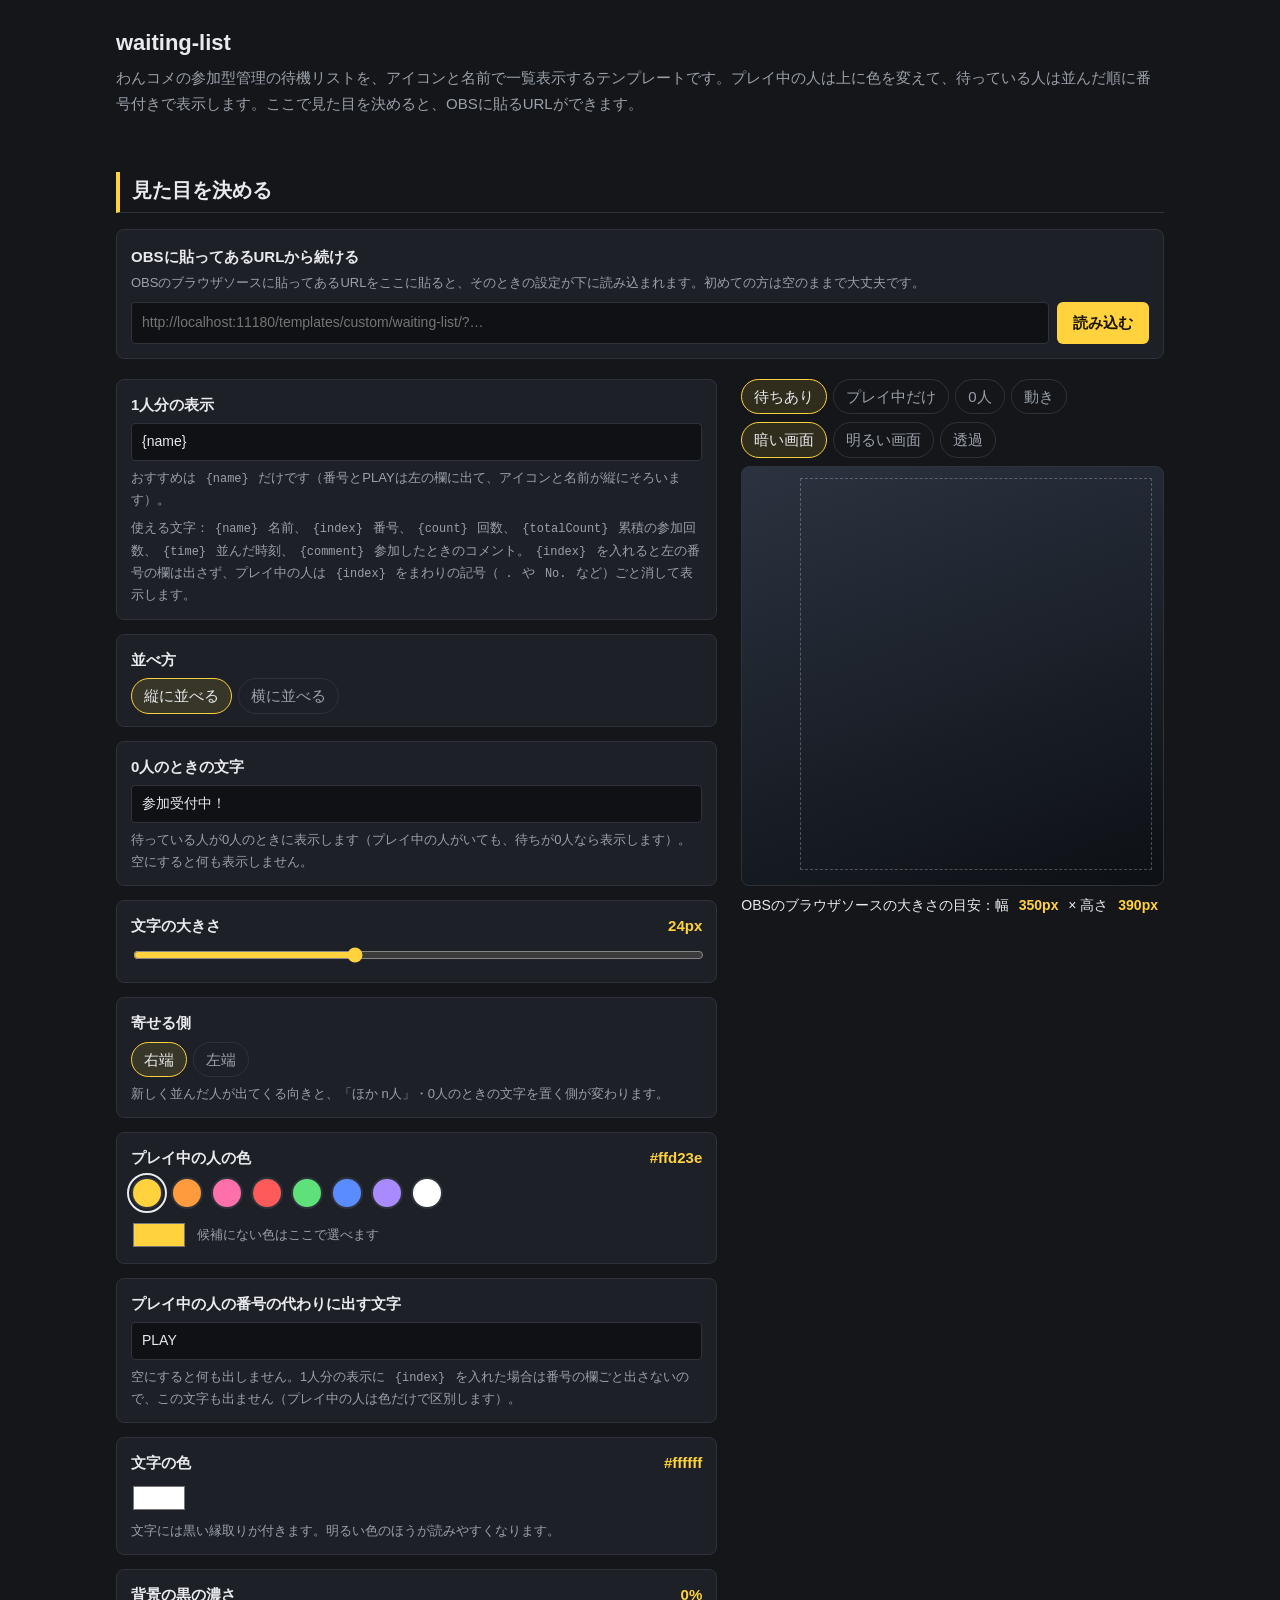
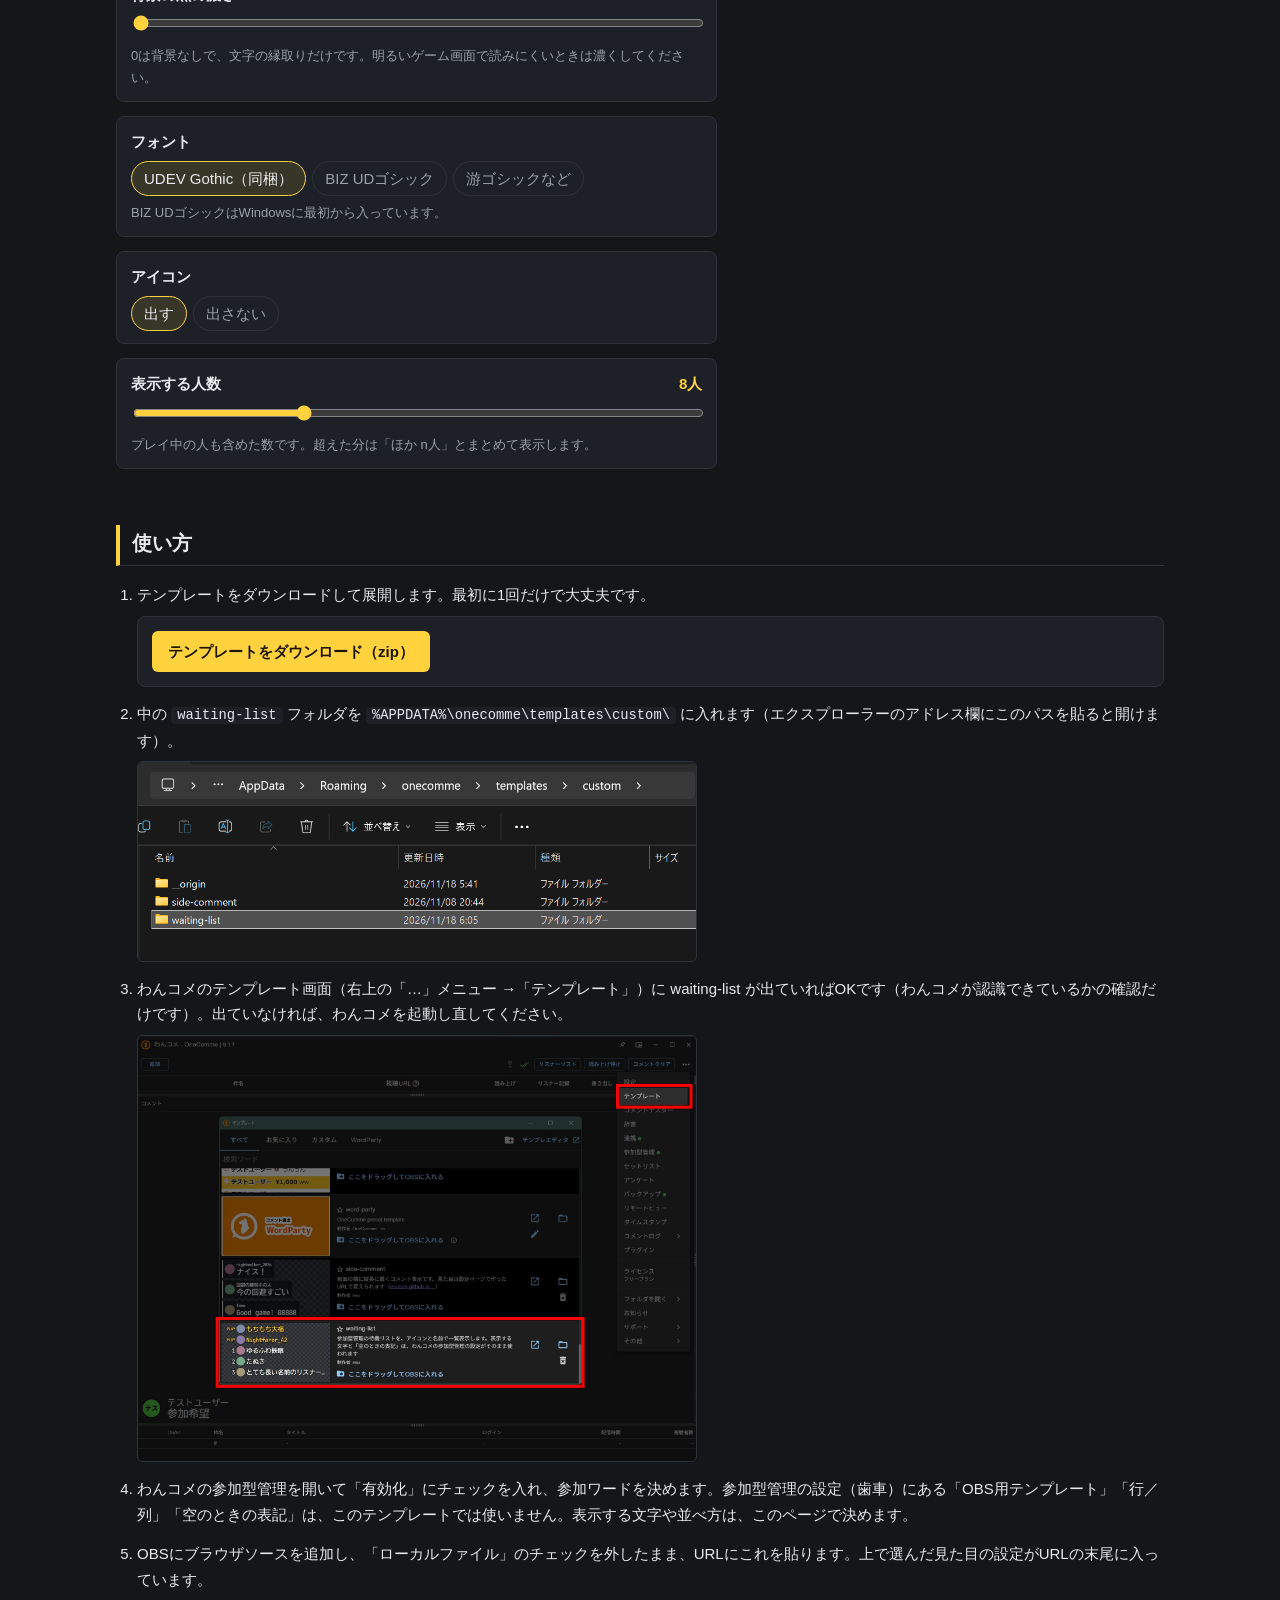
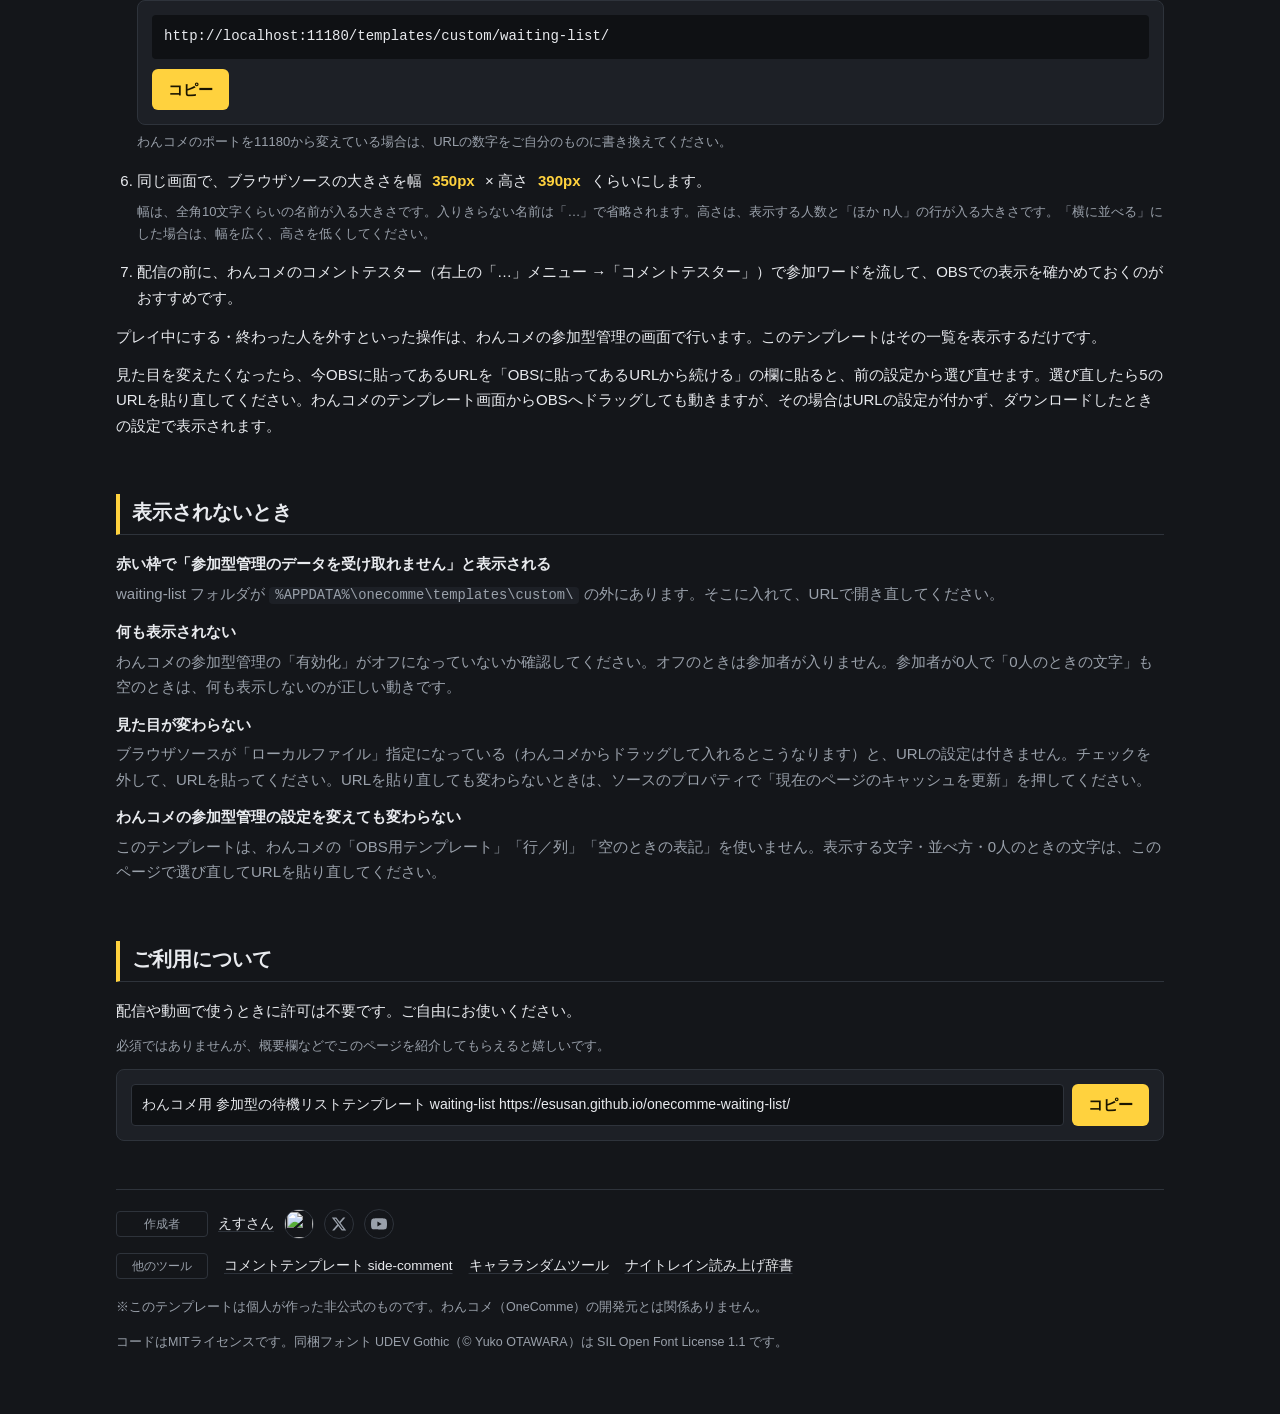
==== index.html @ c18ab47b "waiting-list: わんコメ用 参加型の待機リストテンプレートを公開 Co-Authored-By: Claude Opus 5.5 <noreply@anthropic.com>" ====
<!DOCTYPE html>
<html lang="ja">
<head>
<meta charset="UTF-8">
<meta name="viewport" content="width=device-width, initial-scale=1">
<title>waiting-list 設定</title>
<link rel="icon" href="favicon.svg" type="image/svg+xml">
<meta name="description" content="わんコメ用の参加型待機リストテンプレート waiting-list の見た目を決めて、OBSに貼るURLを作るページ">
<!-- リンクカード用 -->
<meta property="og:type" content="website">
<meta property="og:title" content="waiting-list｜わんコメ用 参加型の待機リストテンプレート">
<meta property="og:description" content="わんコメの参加型管理の待機リストを、アイコンと名前で一覧表示します。見た目を選んでOBSに貼るURLを作れます。">
<meta property="og:url" content="https://esusan.github.io/onecomme-waiting-list/">
<meta name="twitter:card" content="summary">
<style>
  :root {
    --bg: #14161a;
    --panel: #1d2026;
    --line: #2e333b;
    --text: #e8eaee;
    --muted: #9aa1ab;
    --accent: #ffd23e;
  }
  * { box-sizing: border-box; }
  body {
    margin: 0;
    background: var(--bg);
    color: var(--text);
    font-family: "Noto Sans JP", "Yu Gothic UI", "Hiragino Sans", sans-serif;
    font-size: 15px;
    line-height: 1.7;
  }
  main { max-width: 1080px; margin: 0 auto; padding: 24px 16px 64px; }
  h1 { font-size: 22px; margin: 0 0 4px; }
  h2 { font-size: 20px; line-height: 1.4; margin: 56px 0 16px; padding: 4px 0 8px 12px; border-left: 4px solid var(--accent); border-bottom: 1px solid var(--line); }
  h3 { font-size: 16px; margin: 24px 0 8px; }
  p { margin: 0 0 12px; }
  .lead { color: var(--muted); margin-bottom: 24px; }
  a { color: var(--accent); }
  code { background: var(--panel); padding: 1px 6px; border-radius: 4px; font-size: .92em; word-break: break-all; }

  .layout { display: grid; grid-template-columns: minmax(0, 1fr) auto; gap: 24px; align-items: start; }
  @media (max-width: 760px) { .layout { grid-template-columns: 1fr; } }

  .form { display: grid; gap: 14px; }
  .field { background: var(--panel); border: 1px solid var(--line); border-radius: 8px; padding: 12px 14px; }
  .field > label, .field > .label { display: flex; justify-content: space-between; gap: 8px; font-weight: 600; margin-bottom: 6px; }
  .field .value { color: var(--accent); font-variant-numeric: tabular-nums; }
  .field .hint { color: var(--muted); font-size: 13px; margin: 6px 0 0; }
  input[type=range] { width: 100%; accent-color: var(--accent); }
  input[type=color] { width: 56px; height: 32px; border: 0; padding: 0; background: none; cursor: pointer; }
  input.text {
    width: 100%;
    background: #0f1114;
    color: var(--text);
    border: 1px solid var(--line);
    border-radius: 4px;
    padding: 6px 10px;
    font: inherit;
    font-size: 14px;
  }
  .choices { display: flex; flex-wrap: wrap; gap: 6px; }
  .choices label { cursor: pointer; }
  .choices input { position: absolute; opacity: 0; }
  .choices span { display: inline-block; padding: 4px 12px; border: 1px solid var(--line); border-radius: 999px; color: var(--muted); }
  .choices input:checked + span { border-color: var(--accent); color: var(--text); background: rgba(255, 210, 62, .12); }
  .choices input:focus-visible + span { outline: 2px solid var(--accent); outline-offset: 2px; }
  .row { display: flex; align-items: center; gap: 10px; }

  .preview-wrap { position: sticky; top: 16px; max-width: 100%; }
  .preview-bg { display: flex; flex-wrap: wrap; gap: 6px; margin-bottom: 8px; }
  .stage {
    height: 420px;
    max-width: 100%;
    border: 1px solid var(--line);
    border-radius: 8px;
    overflow: hidden;
    display: flex;
    justify-content: flex-end;
    padding: 12px;
  }
  .stage.left { justify-content: flex-start; }
  .stage.dark { background: linear-gradient(160deg, #2b3340, #0d1015); }
  .stage.bright { background: linear-gradient(160deg, #f4f7fb, #c9d4e0); }
  .stage.check { background: repeating-conic-gradient(#3a3d42 0 25%, #2a2c30 0 50%) 0 0 / 20px 20px; }
  .stage iframe { border: 0; background: transparent; display: block; max-width: 100%; outline: 1px dashed rgba(255, 255, 255, .25); }
  .size-note { color: var(--text); font-size: 14px; margin-top: 8px; }

  .output { background: var(--panel); border: 1px solid var(--line); border-radius: 8px; padding: 14px; }
  .output code { display: block; background: #0f1114; padding: 10px 12px; margin-bottom: 10px; font-size: 14px; }
  button, .button {
    display: inline-block;
    background: var(--accent);
    color: #1a1500;
    border: 0;
    border-radius: 6px;
    padding: 8px 16px;
    font: inherit;
    font-weight: 700;
    cursor: pointer;
    text-decoration: none;
  }
  .copied { color: var(--accent); margin-left: 8px; font-size: 13px; }
  .steps > li { margin-bottom: 14px; }
  .steps > li > p { margin: 0 0 8px; }
  .steps .output { margin-bottom: 6px; }
  .steps .hint { color: var(--muted); font-size: 13px; margin: 0; }
  .steps .shot { display: block; max-width: min(100%, 560px); height: auto; border: 1px solid var(--line); border-radius: 6px; }
  .swatches { display: flex; flex-wrap: wrap; gap: 8px; margin-bottom: 10px; }
  .swatch {
    width: 32px;
    height: 32px;
    padding: 0;
    border-radius: 50%;
    border: 2px solid var(--line);
    cursor: pointer;
  }
  .swatch[aria-pressed="true"] { outline: 2px solid var(--text); outline-offset: 2px; }
  .rec-w, .rec-h {
    display: inline-block;
    padding: 0 6px;
    border-radius: 4px;
    color: var(--accent);
    font-weight: 700;
    font-variant-numeric: tabular-nums;
  }
  .changed { animation: rec-flash 900ms ease-out; }
  @keyframes rec-flash {
    0% { background: rgba(255, 210, 62, .55); color: #1a1500; }
    100% { background: transparent; color: var(--accent); }
  }
  table { border-collapse: collapse; margin: 0 0 12px; font-size: 14px; }
  th, td { border: 1px solid var(--line); padding: 6px 10px; text-align: left; vertical-align: top; }
  th { background: var(--panel); font-weight: 600; }
  ol, ul { padding-left: 1.4em; margin: 0 0 12px; }
  li { margin-bottom: 4px; }
  dt { font-weight: 700; margin-top: 12px; }
  dd { margin: 4px 0 0; color: var(--muted); }
  footer { margin-top: 48px; padding-top: 16px; border-top: 1px solid var(--line); color: var(--muted); font-size: 12.5px; line-height: 1.8; }
  footer p { margin: 12px 0 0; }
  .foot-links { display: flex; align-items: center; gap: 10px; flex-wrap: wrap; min-height: 36px; }
  .foot-label { width: 8em; text-align: center; padding: 2px 8px; font-size: 11.5px; color: var(--muted); border: 1px solid var(--line); border-radius: 4px; }
  .foot-name { color: var(--text); font-size: 13.5px; }
  a.foot-name { text-decoration: underline; text-decoration-color: var(--line); text-underline-offset: 3px; }
  a.foot-name:hover { color: var(--accent); text-decoration-color: var(--accent); }
  .foot-more { margin-top: 6px; column-gap: 16px; }
  .social.home { overflow: hidden; }
  .social.home img { display: block; width: 100%; height: 100%; object-fit: cover; }
  .social {
    flex: none;
    display: flex;
    align-items: center;
    justify-content: center;
    width: 30px;
    height: 30px;
    border-radius: 50%;
    color: var(--muted);
    border: 1px solid var(--line);
    transition: color .2s, border-color .2s;
  }
  .social:hover { color: var(--accent); border-color: var(--accent); }
  .muted-note { color: var(--muted); font-size: 13px; }
  .credit { display: flex; gap: 8px; align-items: center; flex-wrap: wrap; }
  .credit input {
    flex: 1 1 280px;
    min-width: 0;
    background: #0f1114;
    color: var(--text);
    border: 1px solid var(--line);
    border-radius: 4px;
    padding: 8px 10px;
    font: inherit;
    font-size: 14px;
  }
  .import { margin-bottom: 20px; }
  .import-label { display: block; font-weight: 600; margin-bottom: 2px; }
  .import .hint { color: var(--muted); font-size: 13px; margin: 0 0 8px; }
  .import-status { font-size: 13px; margin: 8px 0 0; color: var(--accent); }
  .import-status:empty { display: none; }
  .import-status.error { color: #ff8a8a; }
</style>
</head>
<body>
<main>
  <h1>waiting-list</h1>
  <p class="lead">わんコメの参加型管理の待機リストを、アイコンと名前で一覧表示するテンプレートです。プレイ中の人は上に色を変えて、待っている人は並んだ順に番号付きで表示します。ここで見た目を決めると、OBSに貼るURLができます。</p>

  <h2>見た目を決める</h2>
  <div class="output import">
    <label for="import-url" class="import-label">OBSに貼ってあるURLから続ける</label>
    <p class="hint">OBSのブラウザソースに貼ってあるURLをここに貼ると、そのときの設定が下に読み込まれます。初めての方は空のままで大丈夫です。</p>
    <div class="credit">
      <input type="text" id="import-url" placeholder="http://localhost:11180/templates/custom/waiting-list/?…" spellcheck="false" autocomplete="off">
      <button type="button" id="import">読み込む</button>
    </div>
    <p class="import-status" id="import-status" role="status"></p>
  </div>
  <div class="layout">
    <form class="form" id="form" onsubmit="return false">
      <div class="field">
        <label for="text">1人分の表示</label>
        <input type="text" class="text" id="text" value="{name}" spellcheck="false" autocomplete="off">
        <p class="hint">おすすめは <code>{name}</code> だけです（番号とPLAYは左の欄に出て、アイコンと名前が縦にそろいます）。</p>
        <p class="hint">使える文字：<code>{name}</code> 名前、<code>{index}</code> 番号、<code>{count}</code> 回数、<code>{totalCount}</code> 累積の参加回数、<code>{time}</code> 並んだ時刻、<code>{comment}</code> 参加したときのコメント。<code>{index}</code> を入れると左の番号の欄は出さず、プレイ中の人は <code>{index}</code> をまわりの記号（<code>.</code> や <code>No.</code> など）ごと消して表示します。</p>
      </div>
      <div class="field">
        <div class="label">並べ方</div>
        <div class="choices">
          <label><input type="radio" name="layout" value="row" checked><span>縦に並べる</span></label>
          <label><input type="radio" name="layout" value="column"><span>横に並べる</span></label>
        </div>
      </div>
      <div class="field">
        <label for="empty">0人のときの文字</label>
        <input type="text" class="text" id="empty" value="参加受付中！" maxlength="40" spellcheck="false" autocomplete="off">
        <p class="hint">待っている人が0人のときに表示します（プレイ中の人がいても、待ちが0人なら表示します）。空にすると何も表示しません。</p>
      </div>
      <div class="field">
        <label for="size">文字の大きさ <span class="value" id="size-v"></span></label>
        <input type="range" id="size" min="14" max="40" step="1" value="24">
      </div>
      <div class="field">
        <div class="label">寄せる側</div>
        <div class="choices">
          <label><input type="radio" name="side" value="right" checked><span>右端</span></label>
          <label><input type="radio" name="side" value="left"><span>左端</span></label>
        </div>
        <p class="hint">新しく並んだ人が出てくる向きと、「ほか n人」・0人のときの文字を置く側が変わります。</p>
      </div>
      <div class="field">
        <div class="label">プレイ中の人の色 <span class="value" id="play-v"></span></div>
        <div class="swatches" id="swatches" role="group" aria-label="色の候補"></div>
        <div class="row"><input type="color" id="play" value="#ffd23e" aria-label="色を自由に選ぶ"><span class="hint" style="margin:0">候補にない色はここで選べます</span></div>
      </div>
      <div class="field">
        <label for="playlabel">プレイ中の人の番号の代わりに出す文字</label>
        <input type="text" class="text" id="playlabel" value="PLAY" maxlength="8" spellcheck="false" autocomplete="off">
        <p class="hint">空にすると何も出しません。1人分の表示に <code>{index}</code> を入れた場合は番号の欄ごと出さないので、この文字も出ません（プレイ中の人は色だけで区別します）。</p>
      </div>
      <div class="field">
        <div class="label">文字の色 <span class="value" id="color-v"></span></div>
        <div class="row"><input type="color" id="color" value="#ffffff" aria-label="文字の色"></div>
        <p class="hint">文字には黒い縁取りが付きます。明るい色のほうが読みやすくなります。</p>
      </div>
      <div class="field">
        <label for="bg">背景の黒の濃さ <span class="value" id="bg-v"></span></label>
        <input type="range" id="bg" min="0" max="100" step="5" value="0">
        <p class="hint">0は背景なしで、文字の縁取りだけです。明るいゲーム画面で読みにくいときは濃くしてください。</p>
      </div>
      <div class="field">
        <div class="label">フォント</div>
        <div class="choices">
          <label><input type="radio" name="font" value="udev" checked><span>UDEV Gothic（同梱）</span></label>
          <label><input type="radio" name="font" value="bizud"><span>BIZ UDゴシック</span></label>
          <label><input type="radio" name="font" value="sans"><span>游ゴシックなど</span></label>
        </div>
        <p class="hint">BIZ UDゴシックはWindowsに最初から入っています。</p>
      </div>
      <div class="field">
        <div class="label">アイコン</div>
        <div class="choices">
          <label><input type="radio" name="icon" value="1" checked><span>出す</span></label>
          <label><input type="radio" name="icon" value="0"><span>出さない</span></label>
        </div>
      </div>
      <div class="field">
        <label for="max">表示する人数 <span class="value" id="max-v"></span></label>
        <input type="range" id="max" min="3" max="20" step="1" value="8">
        <p class="hint">プレイ中の人も含めた数です。超えた分は「ほか n人」とまとめて表示します。</p>
      </div>
    </form>

    <div class="preview-wrap">
      <div class="preview-bg choices" role="radiogroup" aria-label="プレビューの人数">
        <label><input type="radio" name="stagestate" value="all" checked><span>待ちあり</span></label>
        <label><input type="radio" name="stagestate" value="playing"><span>プレイ中だけ</span></label>
        <label><input type="radio" name="stagestate" value="empty"><span>0人</span></label>
        <label><input type="radio" name="stagestate" value="1"><span>動き</span></label>
      </div>
      <div class="preview-bg choices" role="radiogroup" aria-label="プレビューの背景">
        <label><input type="radio" name="stagebg" value="dark" checked><span>暗い画面</span></label>
        <label><input type="radio" name="stagebg" value="bright"><span>明るい画面</span></label>
        <label><input type="radio" name="stagebg" value="check"><span>透過</span></label>
      </div>
      <div class="stage dark" id="stage"><iframe id="preview" title="プレビュー"></iframe></div>
      <p class="size-note">OBSのブラウザソースの大きさの目安：幅 <span class="rec-w"></span> × 高さ <span class="rec-h"></span></p>
    </div>
  </div>

  <h2>使い方</h2>
  <ol class="steps">
    <li>
      <p>テンプレートをダウンロードして展開します。最初に1回だけで大丈夫です。</p>
      <div class="output">
        <button type="button" id="download">テンプレートをダウンロード（zip）</button>
        <span class="copied" id="download-status"></span>
      </div>
    </li>
    <li>
      <p>中の <code>waiting-list</code> フォルダを <code>%APPDATA%\onecomme\templates\custom\</code> に入れます（エクスプローラーのアドレス欄にこのパスを貼ると開けます）。</p>
      <img class="shot" src="img/install-folder.png" alt="customフォルダの中にwaiting-listフォルダが入っている状態" width="990" height="352">
    </li>
    <li>
      <p>わんコメのテンプレート画面（右上の「…」メニュー →「テンプレート」）に waiting-list が出ていればOKです（わんコメが認識できているかの確認だけです）。出ていなければ、わんコメを起動し直してください。</p>
      <img class="shot" src="img/template-list.jpg" alt="わんコメのメニューのテンプレートを開き、一覧にwaiting-listが表示されている状態" width="1912" height="1458">
    </li>
    <li>
      <p>わんコメの参加型管理を開いて「有効化」にチェックを入れ、参加ワードを決めます。参加型管理の設定（歯車）にある「OBS用テンプレート」「行／列」「空のときの表記」は、このテンプレートでは使いません。表示する文字や並べ方は、このページで決めます。</p>
    </li>
    <li>
      <p>OBSにブラウザソースを追加し、「ローカルファイル」のチェックを外したまま、URLにこれを貼ります。上で選んだ見た目の設定がURLの末尾に入っています。</p>
      <div class="output">
        <code id="url"></code>
        <button type="button" id="copy">コピー</button><span class="copied" id="copied" hidden>コピーしました</span>
      </div>
      <p class="hint">わんコメのポートを11180から変えている場合は、URLの数字をご自分のものに書き換えてください。</p>
    </li>
    <li>
      <p>同じ画面で、ブラウザソースの大きさを幅 <span class="rec-w"></span> × 高さ <span class="rec-h"></span> くらいにします。</p>
      <p class="hint">幅は、全角10文字くらいの名前が入る大きさです。入りきらない名前は「…」で省略されます。高さは、表示する人数と「ほか n人」の行が入る大きさです。「横に並べる」にした場合は、幅を広く、高さを低くしてください。</p>
    </li>
    <li>配信の前に、わんコメのコメントテスター（右上の「…」メニュー →「コメントテスター」）で参加ワードを流して、OBSでの表示を確かめておくのがおすすめです。</li>
  </ol>
  <p>プレイ中にする・終わった人を外すといった操作は、わんコメの参加型管理の画面で行います。このテンプレートはその一覧を表示するだけです。</p>
  <p>見た目を変えたくなったら、今OBSに貼ってあるURLを「OBSに貼ってあるURLから続ける」の欄に貼ると、前の設定から選び直せます。選び直したら5のURLを貼り直してください。わんコメのテンプレート画面からOBSへドラッグしても動きますが、その場合はURLの設定が付かず、ダウンロードしたときの設定で表示されます。</p>

  <h2>表示されないとき</h2>
  <dl>
    <dt>赤い枠で「参加型管理のデータを受け取れません」と表示される</dt>
    <dd>waiting-list フォルダが <code>%APPDATA%\onecomme\templates\custom\</code> の外にあります。そこに入れて、URLで開き直してください。</dd>
    <dt>何も表示されない</dt>
    <dd>わんコメの参加型管理の「有効化」がオフになっていないか確認してください。オフのときは参加者が入りません。参加者が0人で「0人のときの文字」も空のときは、何も表示しないのが正しい動きです。</dd>
    <dt>見た目が変わらない</dt>
    <dd>ブラウザソースが「ローカルファイル」指定になっている（わんコメからドラッグして入れるとこうなります）と、URLの設定は付きません。チェックを外して、URLを貼ってください。URLを貼り直しても変わらないときは、ソースのプロパティで「現在のページのキャッシュを更新」を押してください。</dd>
    <dt>わんコメの参加型管理の設定を変えても変わらない</dt>
    <dd>このテンプレートは、わんコメの「OBS用テンプレート」「行／列」「空のときの表記」を使いません。表示する文字・並べ方・0人のときの文字は、このページで選び直してURLを貼り直してください。</dd>
  </dl>

  <h2>ご利用について</h2>
  <p>配信や動画で使うときに許可は不要です。ご自由にお使いください。</p>
  <p class="muted-note">必須ではありませんが、概要欄などでこのページを紹介してもらえると嬉しいです。</p>
  <div class="output credit">
    <input type="text" id="credit" readonly value="わんコメ用 参加型の待機リストテンプレート waiting-list https://esusan.github.io/onecomme-waiting-list/">
    <button type="button" id="credit-copy">コピー</button><span class="copied" id="credit-copied" hidden>コピーしました</span>
  </div>

  <footer>
    <div class="foot-links">
      <span class="foot-label">作成者</span>
      <a class="foot-name" href="https://esusan.github.io/">えすさん</a>
      <a class="social home" href="https://esusan.github.io/" title="えすさんのページ" aria-label="えすさんのページ"><img src="https://esusan.github.io/img/favicon.png" alt="" width="30" height="30"></a>
      <a class="social" href="https://x.com/u_se_nr" target="_blank" rel="noopener noreferrer" title="X" aria-label="X"><svg viewBox="0 0 24 24" width="16" height="16" fill="currentColor" aria-hidden="true"><path d="M18.244 2.25h3.308l-7.227 8.26 8.502 11.24H16.17l-5.214-6.817L4.99 21.75H1.68l7.73-8.835L1.254 2.25H8.08l4.713 6.231zm-1.161 17.52h1.833L7.084 4.126H5.117z"/></svg></a>
      <a class="social" href="https://www.youtube.com/@%E3%81%88%E3%81%99%E3%81%95%E3%82%93-0" target="_blank" rel="noopener noreferrer" title="YouTube" aria-label="YouTube"><svg viewBox="0 0 24 24" width="16" height="16" fill="currentColor" aria-hidden="true"><path d="M23.5 6.2a3.02 3.02 0 0 0-2.13-2.14C19.51 3.5 12 3.5 12 3.5s-7.510 0-9.37.56A3.02 3.02 0 0 0 .5 6.2 31.6 31.6 0 0 0 0 12a31.6 31.6 0 0 0 .5 5.8 3.02 3.02 0 0 0 2.13 2.14C4.49 20.5 12 20.5 12 20.5s7.51 0 9.37-.56a3.02 3.02 0 0 0 2.13-2.14A31.6 31.6 0 0 0 24 12a31.6 31.6 0 0 0-.5-5.8ZM9.6 15.6V8.4l6.4 3.6z"/></svg></a>
    </div>
    <div class="foot-links foot-more">
      <span class="foot-label">他のツール</span>
      <a class="foot-name" href="https://esusan.github.io/onecomme-side-comment/">コメントテンプレート side-comment</a>
      <a class="foot-name" href="https://esusan.github.io/nightreign-picker/">キャラランダムツール</a>
      <a class="foot-name" href="https://esusan.github.io/nightreign-dict/">ナイトレイン読み上げ辞書</a>
    </div>
    <p>※このテンプレートは個人が作った非公式のものです。わんコメ（OneComme）の開発元とは関係ありません。</p>
    <p>コードはMITライセンスです。同梱フォント UDEV Gothic（© Yuko OTAWARA）は SIL Open Font License 1.1 です。</p>
  </footer>
</main>

<script src="https://cdnjs.cloudflare.com/ajax/libs/jszip/3.10.1/jszip.min.js"></script>
<script>
  const DEFAULTS = { text: '{name}', layout: 'row', empty: '参加受付中！', size: 24, side: 'right', play: 'ffd23e', playlabel: 'PLAY', color: 'ffffff', bg: 0, font: 'udev', icon: '1', max: 8 }
  // 文字を入力する項目（空も値として扱う。text だけは空なら既定に戻す）
  const TEXT_FIELDS = ['text', 'empty', 'playlabel']
  const $ = (id) => document.getElementById(id)
  const radio = (name) => document.querySelector(`input[name="${name}"]:checked`).value
  const hex = (id) => $(id).value.replace('#', '').toLowerCase()

  function read() {
    return {
      text: $('text').value.trim() || DEFAULTS.text,
      layout: radio('layout'),
      empty: $('empty').value,
      size: Number($('size').value),
      side: radio('side'),
      play: hex('play'),
      playlabel: $('playlabel').value,
      color: hex('color'),
      bg: Number($('bg').value),
      font: radio('font'),
      icon: radio('icon'),
      max: Number($('max').value),
    }
  }

  // 既定値と違うものだけURLに入れる
  function query(s) {
    const q = new URLSearchParams()
    for (const k of Object.keys(DEFAULTS)) if (String(s[k]) !== String(DEFAULTS[k])) q.set(k, s[k])
    return q.toString()
  }

  // テンプレートのCSSと同じ計算。幅：左右の余白16 + 番号の欄 + 間6 + アイコン1.4em + 間6 + 全角10文字
  // 番号の欄は script.js と同じ：2桁の番号か、PLAYの文字（0.65倍。全角1、半角0.6）の広いほう
  function recommendedWidth(s) {
    const avatar = s.icon === '1' ? s.size * 1.4 + 6 : 0
    const units = [...s.playlabel].reduce((n, c) => n + (/[\u0000-ÿ｡-ﾟ]/.test(c) ? 0.6 : 1), 0)
    const no = Math.ceil(Math.max(s.size * 1.9, s.size * 0.65 * units + 4))
    return Math.ceil((16 + no + 6 + avatar + s.size * 10) / 10) * 10
  }
  // 高さ：上下の余白14 + 行の高さ1.6em×人数 + 行の間4 + 「ほか n人」の行
  function recommendedHeight(s) {
    return Math.ceil((14 + s.max * s.size * 1.6 + (s.max - 1) * 4 + 4 + s.size * .8 * 1.5) / 10) * 10
  }

  function flash(selector, text, changed) {
    document.querySelectorAll(selector).forEach((el) => {
      el.textContent = text
      if (changed) { el.classList.remove('changed'); void el.offsetWidth; el.classList.add('changed') }
    })
  }

  let timer
  let lastSize = null
  function update() {
    const s = read()
    $('size-v').textContent = s.size + 'px'
    $('play-v').textContent = '#' + s.play
    $('color-v').textContent = '#' + s.color
    $('bg-v').textContent = s.bg + '%'
    $('max-v').textContent = s.max + '人'
    document.querySelectorAll('.swatch').forEach((b) => b.setAttribute('aria-pressed', String(b.dataset.hex === s.play)))

    const q = query(s)
    $('url').textContent = 'http://localhost:11180/templates/custom/waiting-list/' + (q ? '?' + q : '')

    const column = s.layout === 'column'
    const w = column ? 1200 : recommendedWidth(s)
    const h = column ? Math.ceil((14 + s.size * 1.6 * 2 + 4 + 4 + s.size * 1.2) / 10) * 10 : recommendedHeight(s)
    const key = w + 'x' + h
    const changed = lastSize !== null && lastSize !== key
    lastSize = key
    flash('.rec-w', w + 'px', changed)
    flash('.rec-h', h + 'px', changed)

    clearTimeout(timer)
    timer = setTimeout(() => {
      const frame = $('preview')
      const stage = $('stage')
      // 列のときはステージの幅いっぱいで見せる
      frame.style.width = column ? '100%' : w + 'px'
      frame.style.height = Math.min(h, stage.clientHeight - 24) + 'px'
      stage.classList.toggle('left', s.side === 'left')
      // プレビューは全部の設定を付けて開く（テンプレート側の既定値やキャッシュに左右されないように）
      const all = new URLSearchParams({ demo: radio('stagestate') })
      for (const k of Object.keys(DEFAULTS)) all.set(k, s[k])
      // テンプレートの index.html 自体もキャッシュされないよう、開くたびに変わる値を付ける
      all.set('t', Date.now())
      frame.src = 'waiting-list/index.html?' + all.toString()
    }, 250)
  }

  document.querySelectorAll('#form input').forEach((el) => el.addEventListener('input', update))
  document.querySelectorAll('input[name="stagestate"]').forEach((el) => el.addEventListener('change', update))
  document.querySelectorAll('input[name="stagebg"]').forEach((el) =>
    el.addEventListener('change', () => { $('stage').className = 'stage ' + el.value + (radio('side') === 'left' ? ' left' : '') })
  )
  // プレイ中の人の色の候補
  const SWATCHES = [
    ['黄', 'ffd23e'], ['オレンジ', 'ff9a3d'], ['ピンク', 'ff6fa8'], ['赤', 'ff5a5a'],
    ['緑', '5ee07a'], ['青', '5b8cff'], ['紫', 'a98bff'], ['白', 'ffffff'],
  ]
  for (const [label, h] of SWATCHES) {
    const b = document.createElement('button')
    b.type = 'button'
    b.className = 'swatch'
    b.style.background = '#' + h
    b.title = label
    b.setAttribute('aria-label', label)
    b.dataset.hex = h
    b.addEventListener('click', () => { $('play').value = '#' + h; update() })
    $('swatches').appendChild(b)
  }

  async function copyText(text, fallbackEl) {
    try {
      await navigator.clipboard.writeText(text)
    } catch {
      const r = document.createRange(); r.selectNodeContents(fallbackEl)
      const sel = getSelection(); sel.removeAllRanges(); sel.addRange(r); document.execCommand('copy')
    }
  }
  function showCopied(id) {
    $(id).hidden = false
    setTimeout(() => { $(id).hidden = true }, 1500)
  }
  $('credit-copy').addEventListener('click', async () => { await copyText($('credit').value, $('credit')); showCopied('credit-copied') })
  $('copy').addEventListener('click', async () => { await copyText($('url').textContent, $('url')); showCopied('copied') })

  // 選んだ設定を config.js に書いて、テンプレートのファイルと一緒にzipにする
  const TEMPLATE_FILES = ['index.html', 'script.js', 'style.css', 'template.json', 'thumb.png', 'fonts/UDEVGothic-Bold.ttf', 'fonts/LICENSE_UDEVGothic.txt']
  function configJs(s) {
    const cfg = {}
    for (const k of Object.keys(DEFAULTS)) if (String(s[k]) !== String(DEFAULTS[k])) cfg[k] = s[k]
    return '// waiting-list の設定です。設定ページ（https://esusan.github.io/onecomme-waiting-list/）で作りました\n' +
      '// URLに設定を付けて開いた場合は、URLの設定が優先されます\n' +
      'window.WAITING_LIST_CONFIG = ' + JSON.stringify(cfg, null, 2) + '\n'
  }
  $('download').addEventListener('click', async () => {
    const btn = $('download')
    btn.disabled = true
    $('download-status').textContent = '準備しています…'
    try {
      const zip = new JSZip()
      const dir = zip.folder('waiting-list')
      for (const f of TEMPLATE_FILES) {
        // キャッシュの古いファイルが入らないように、毎回取り直す
        const res = await fetch('waiting-list/' + f, { cache: 'no-store' })
        if (!res.ok) throw new Error(f)
        dir.file(f, await res.arrayBuffer())
      }
      dir.file('config.js', configJs(read()))
      const lic = await fetch('LICENSE')
      if (lic.ok) dir.file('LICENSE.txt', await lic.text())
      const blob = await zip.generateAsync({ type: 'blob', compression: 'DEFLATE', compressionOptions: { level: 6 } })
      const a = document.createElement('a')
      a.href = URL.createObjectURL(blob)
      a.download = 'waiting-list.zip'
      document.body.appendChild(a); a.click(); a.remove()
      setTimeout(() => URL.revokeObjectURL(a.href), 10000)
      $('download-status').textContent = 'ダウンロードしました'
    } catch (e) {
      $('download-status').textContent = 'ダウンロードに失敗しました。ページを読み込み直して、もう一度押してください'
    } finally {
      btn.disabled = false
    }
  })

  // OBSに貼ってあるURL（またはこのページに ?size=… を付けたURL）から設定をフォームに戻す
  // 項目を足したら LABELS にも足す
  const LABELS = { text: '1人分の表示', layout: '並べ方', empty: '0人のときの文字', size: '文字の大きさ', side: '寄せる側', play: 'プレイ中の人の色', playlabel: 'プレイ中の人の文字', color: '文字の色', bg: '背景の黒の濃さ', font: 'フォント', icon: 'アイコン', max: '表示する人数' }
  const COLORS = { play: 'プレイ中の人の色', color: '文字の色' }
  function applyParams(p) {
    const notes = []
    let count = 0
    // 書かれていない項目は既定値に戻す（URLは既定値と違うものだけ入っているため）
    for (const k of Object.keys(DEFAULTS)) {
      const raw = p.has(k) ? p.get(k) : String(DEFAULTS[k])
      if (p.has(k)) count++
      const range = document.querySelector(`#form input[type=range]#${k}`)
      if (range) {
        const v = Number(raw)
        if (raw === '' || Number.isNaN(v)) { range.value = DEFAULTS[k]; notes.push(`${LABELS[k]}が読めなかったので既定値にしました`); continue }
        range.value = v
        if (Number(range.value) !== v) notes.push(`${LABELS[k]}（${v}）はこのページで選べる範囲外なので${range.value}にしました`)
        continue
      }
      if (COLORS[k]) {
        let h = raw.replace(/^#/, '').toLowerCase()
        if (/^[0-9a-f]{3}$/.test(h)) h = h.replace(/./g, (c) => c + c)
        if (!/^[0-9a-f]{6}$/.test(h)) { h = DEFAULTS[k]; notes.push(`${COLORS[k]}が読めなかったので既定の色にしました`) }
        $(k).value = '#' + h
        continue
      }
      if (TEXT_FIELDS.includes(k)) { $(k).value = raw; continue }
      // ラジオ。アイコンはテンプレートと同じく 0 以外は「出す」
      const v = k === 'icon' ? (raw === '0' ? '0' : '1') : raw
      const el = document.querySelector(`input[name="${k}"][value="${CSS.escape(v)}"]`)
        || document.querySelector(`input[name="${k}"][value="${DEFAULTS[k]}"]`)
      el.checked = true
    }
    update()
    return { count, notes }
  }

  function importFrom(text) {
    const status = $('import-status')
    status.classList.remove('error')
    let u
    try { u = new URL(text.trim()) } catch {
      status.classList.add('error')
      status.textContent = 'URLとして読めませんでした。OBSのブラウザソースのURL欄をそのままコピーして貼ってください'
      return
    }
    if (!/\/waiting-list\/?(index\.html)?$/.test(u.pathname)) {
      status.classList.add('error')
      status.textContent = 'waiting-list のURLではないようです。OBSのブラウザソースのURL欄をそのままコピーして貼ってください'
      return
    }
    const { count, notes } = applyParams(u.searchParams)
    const head = count ? `${count}項目の設定を読み込みました（書かれていない項目は既定値です）` : '設定の付いていないURLなので、既定値にしました'
    status.textContent = [head, ...notes].join('。') + '。'
    // 読み込めたら欄を空にする。古いURLが残っていると、下の新しいURLと間違えてコピーしやすいため
    $('import-url').value = ''
  }
  $('import').addEventListener('click', () => importFrom($('import-url').value))
  $('import-url').addEventListener('keydown', (e) => { if (e.key === 'Enter') importFrom($('import-url').value) })
  $('import-url').addEventListener('paste', () => setTimeout(() => importFrom($('import-url').value), 0))

  // このページ自体に設定が付いていたら（?size=24&… ）それを読み込む
  const own = new URLSearchParams(location.search)
  if (Object.keys(DEFAULTS).some((k) => own.has(k))) applyParams(own)
  else update()
</script>
<script>
  // アクセス数の集計（GoatCounter。えすさんの他のページと同じサイトに /onecomme-waiting-list/ として送る）
  // ローカル確認では送らない。参照元はクエリを落とす。プレビューのiframe（テンプレート本体）では送らない
  (() => {
    if (location.protocol === 'file:' || /(localhost$|^127\.|^\[::1\]$)/.test(location.hostname)) return
    const q = {
      p: location.pathname,
      t: document.title,
      r: document.referrer.replace(/[?#].*$/, ''),
      s: screen.width,
      b: navigator.webdriver ? 153 : 0,
      rnd: Math.random().toString(36).slice(2),
    }
    const url = 'https://esusan.goatcounter.com/count?' + new URLSearchParams(q)
    if (!(navigator.sendBeacon && navigator.sendBeacon(url))) new Image().src = url
  })()
</script>
</body>
</html>
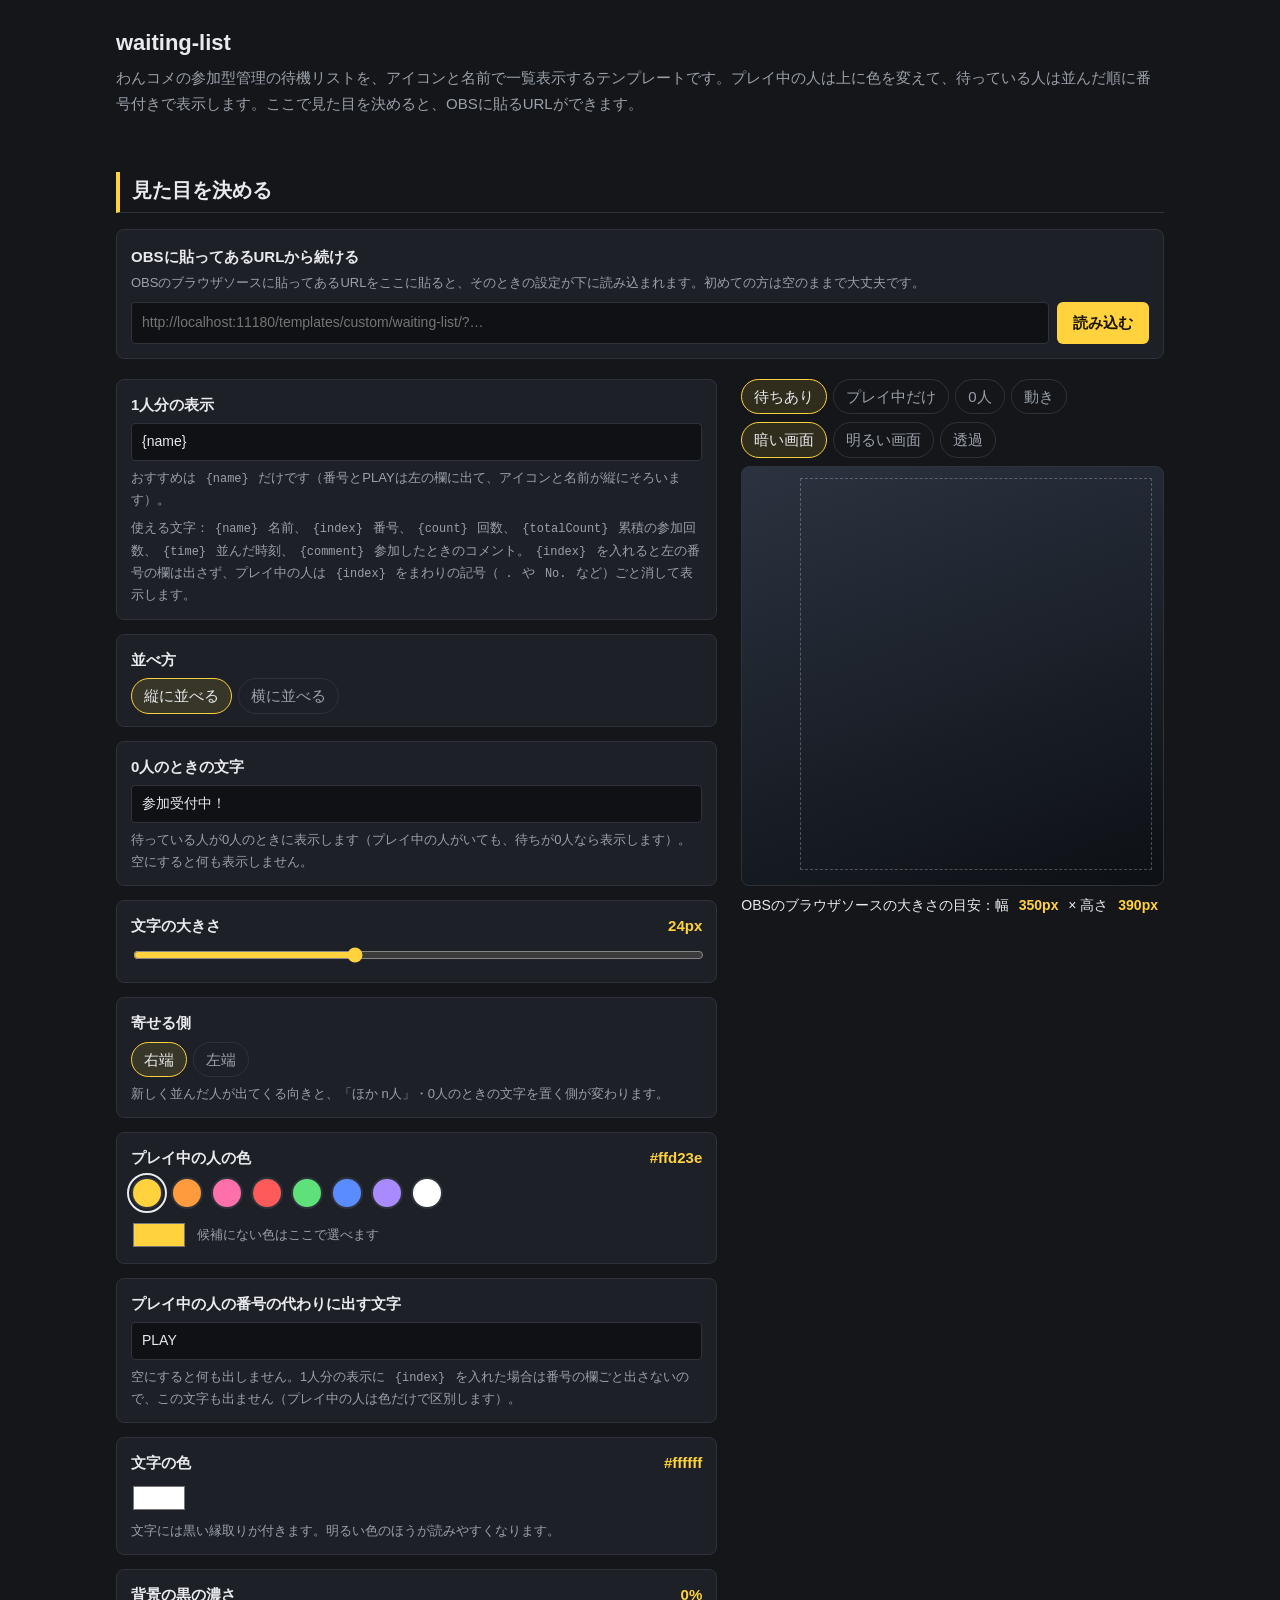
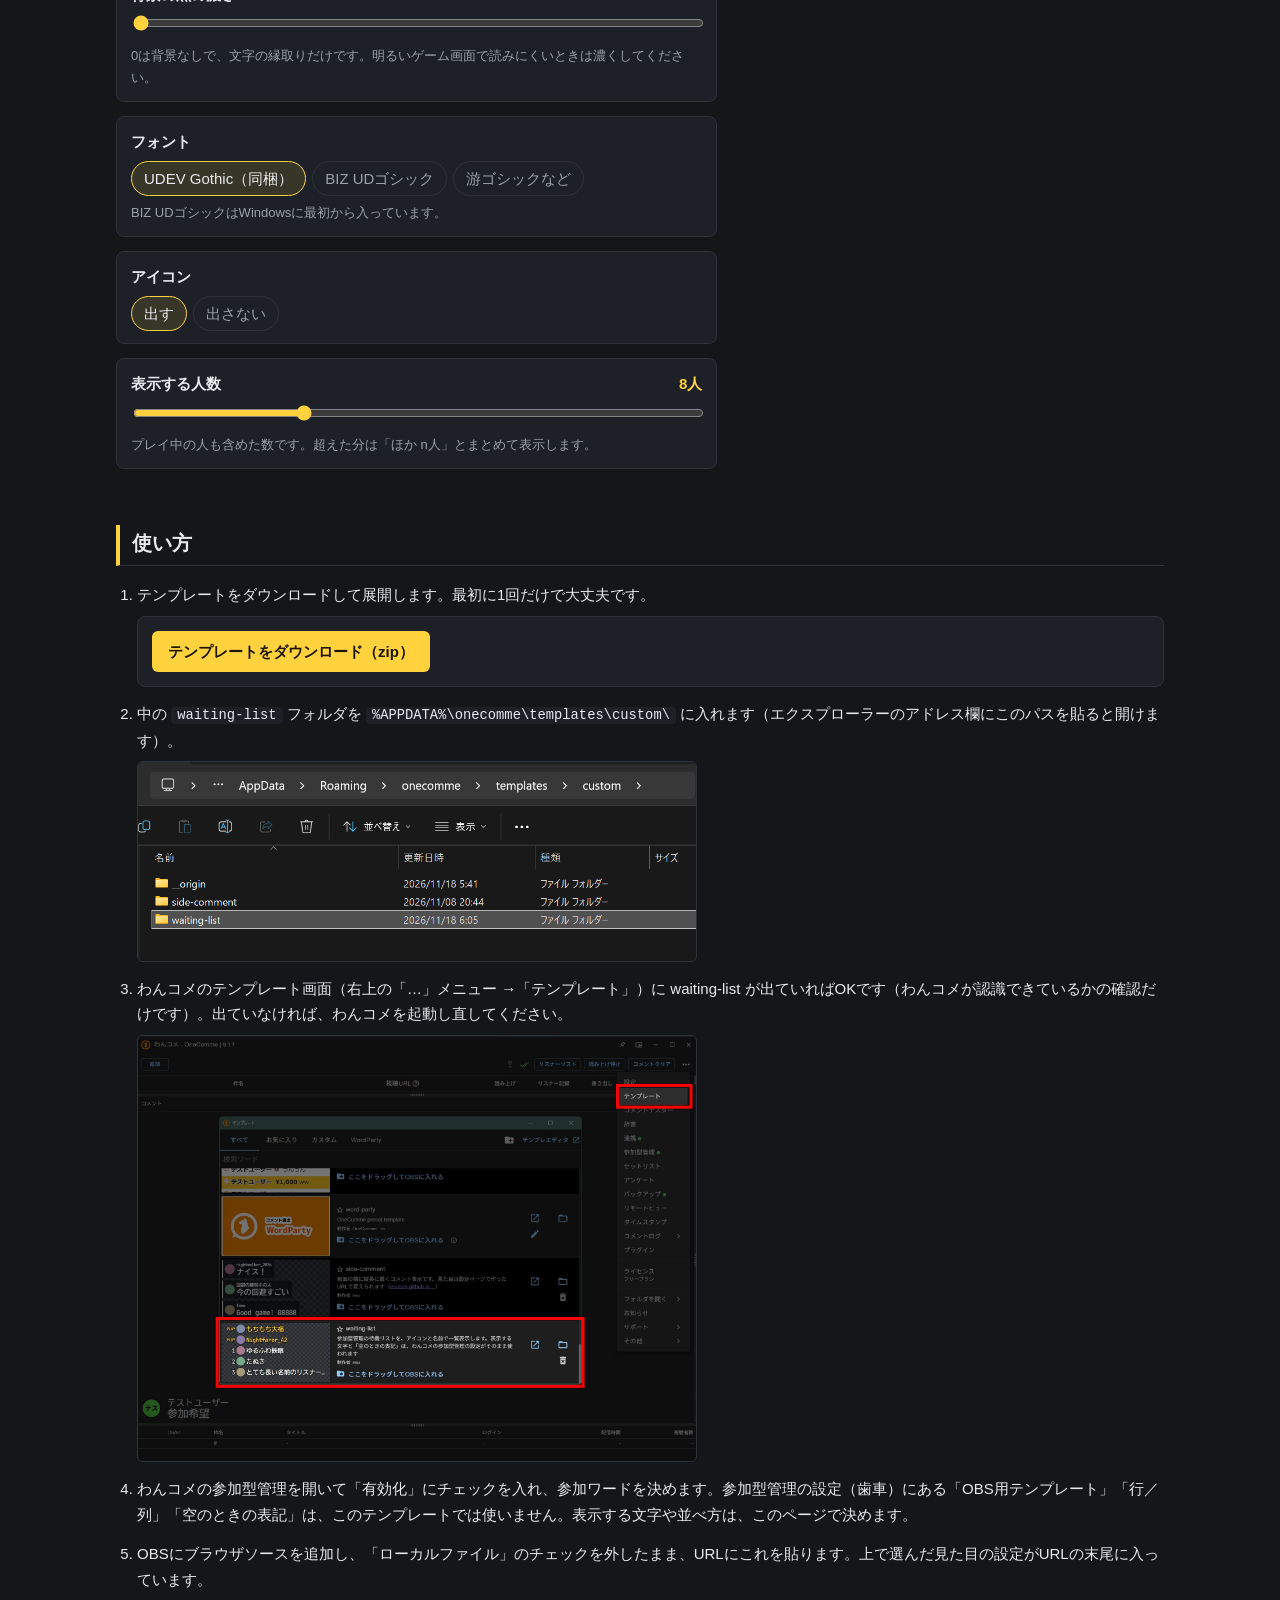
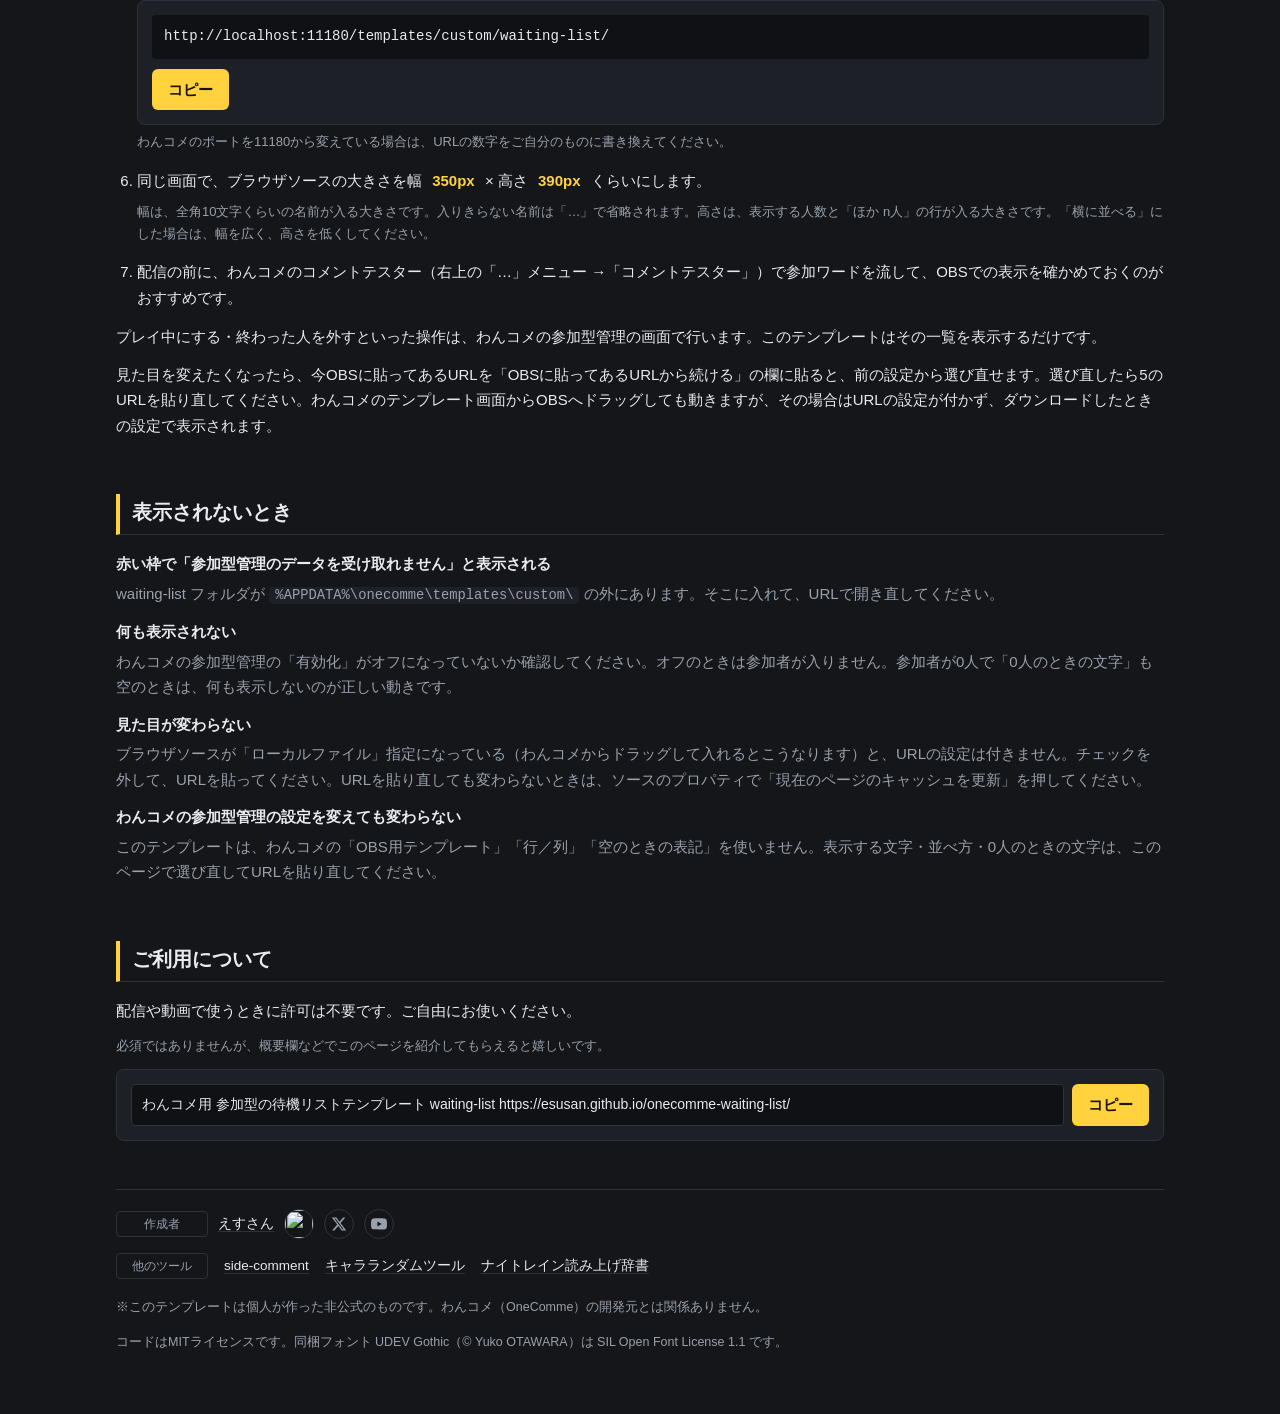
==== commit cff213d1: "フッターの side-comment のリンク名を他のページとそろえる Co-Authored-By: Claude Opus 5.5 <noreply@anthropic.com>" ====
--- a/index.html
+++ b/index.html
@@ -354,7 +354,7 @@
     </div>
     <div class="foot-links foot-more">
       <span class="foot-label">他のツール</span>
-      <a class="foot-name" href="https://esusan.github.io/onecomme-side-comment/">コメントテンプレート side-comment</a>
+      <a class="foot-name" href="https://esusan.github.io/onecomme-side-comment/">side-comment</a>
       <a class="foot-name" href="https://esusan.github.io/nightreign-picker/">キャラランダムツール</a>
       <a class="foot-name" href="https://esusan.github.io/nightreign-dict/">ナイトレイン読み上げ辞書</a>
     </div>
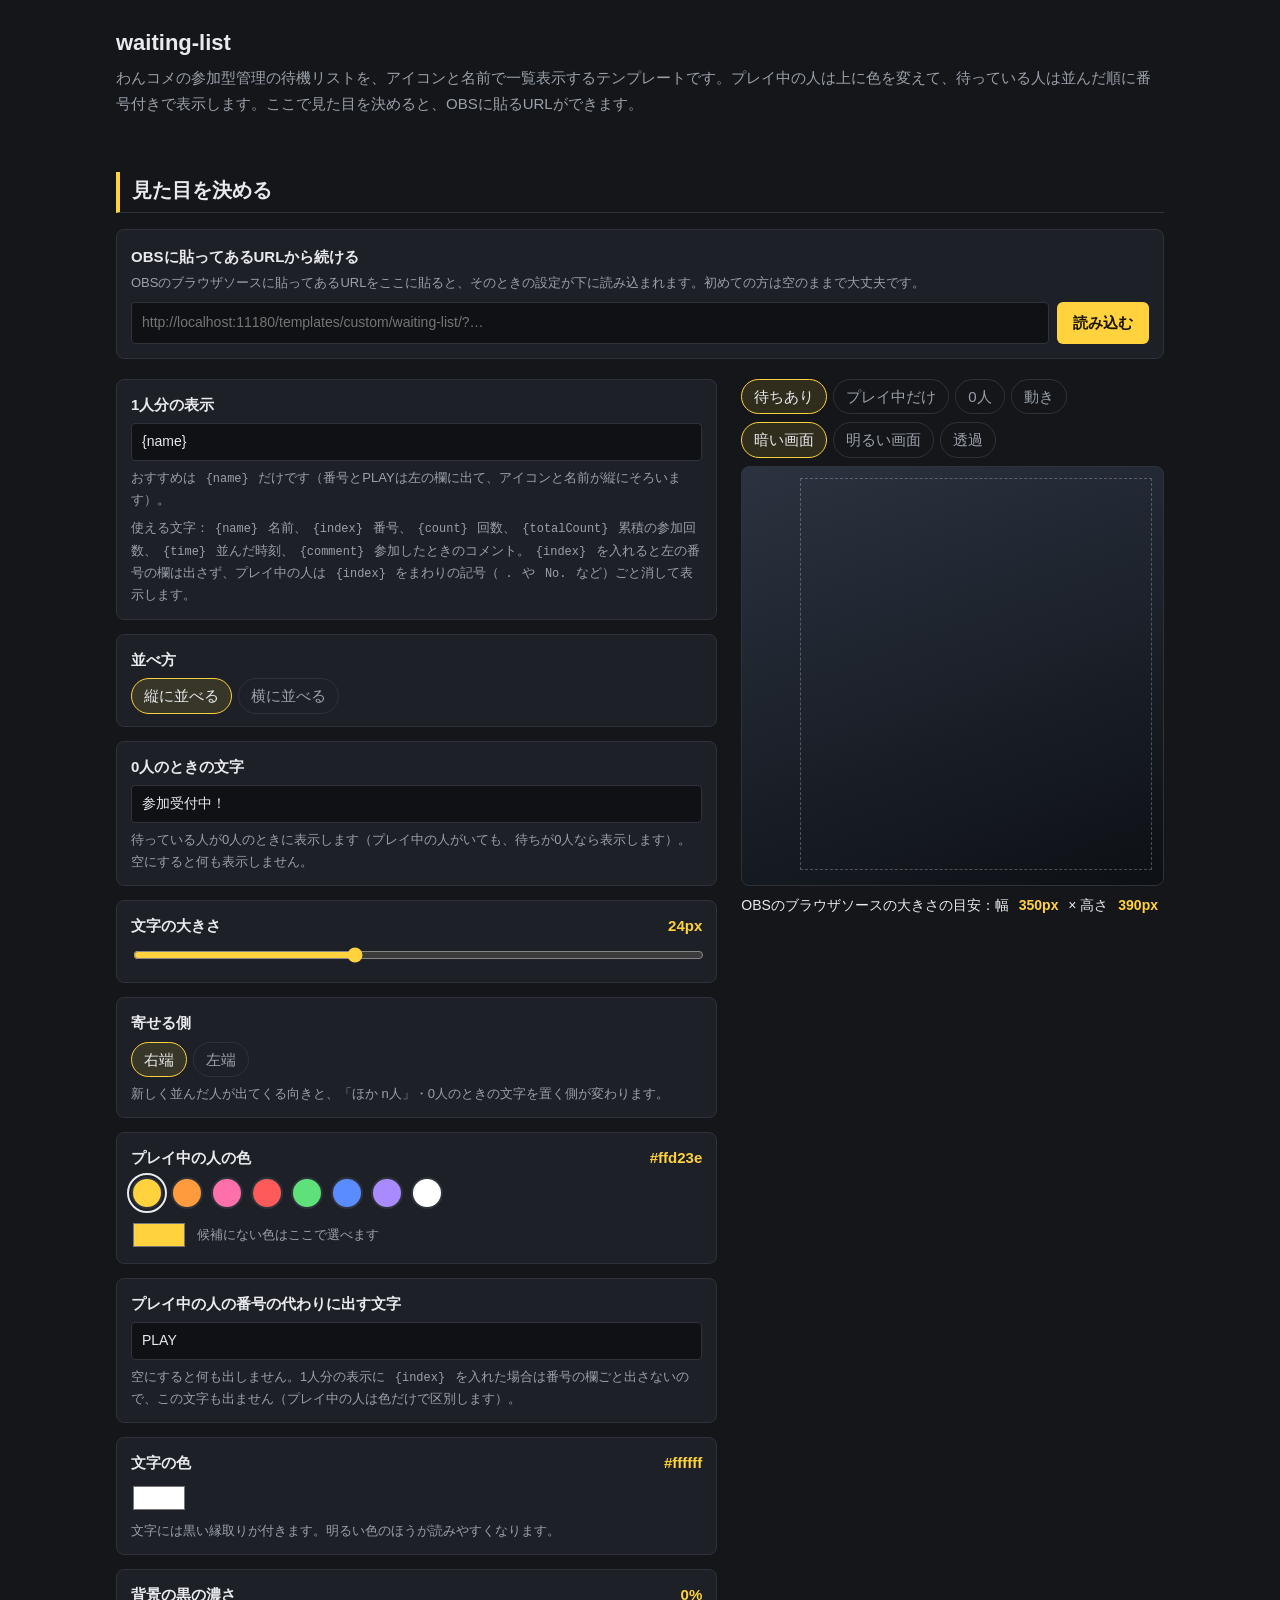
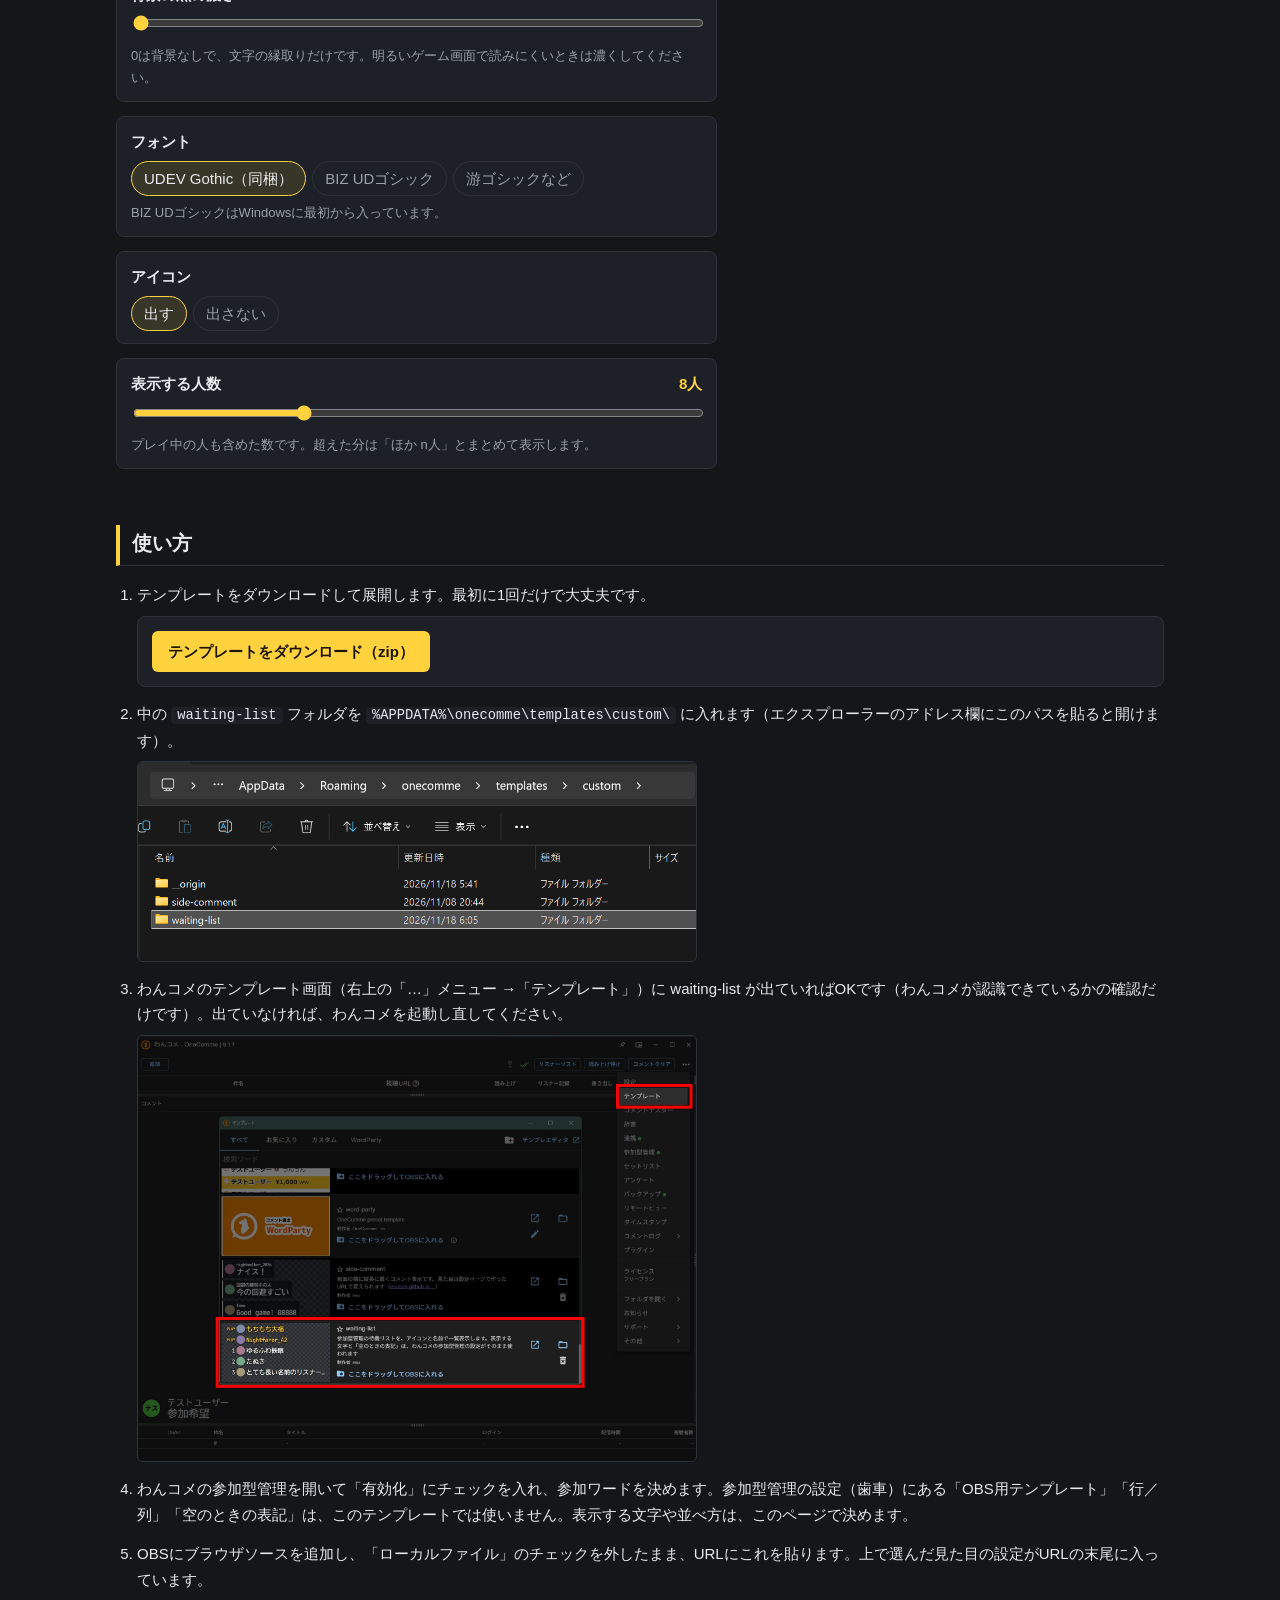
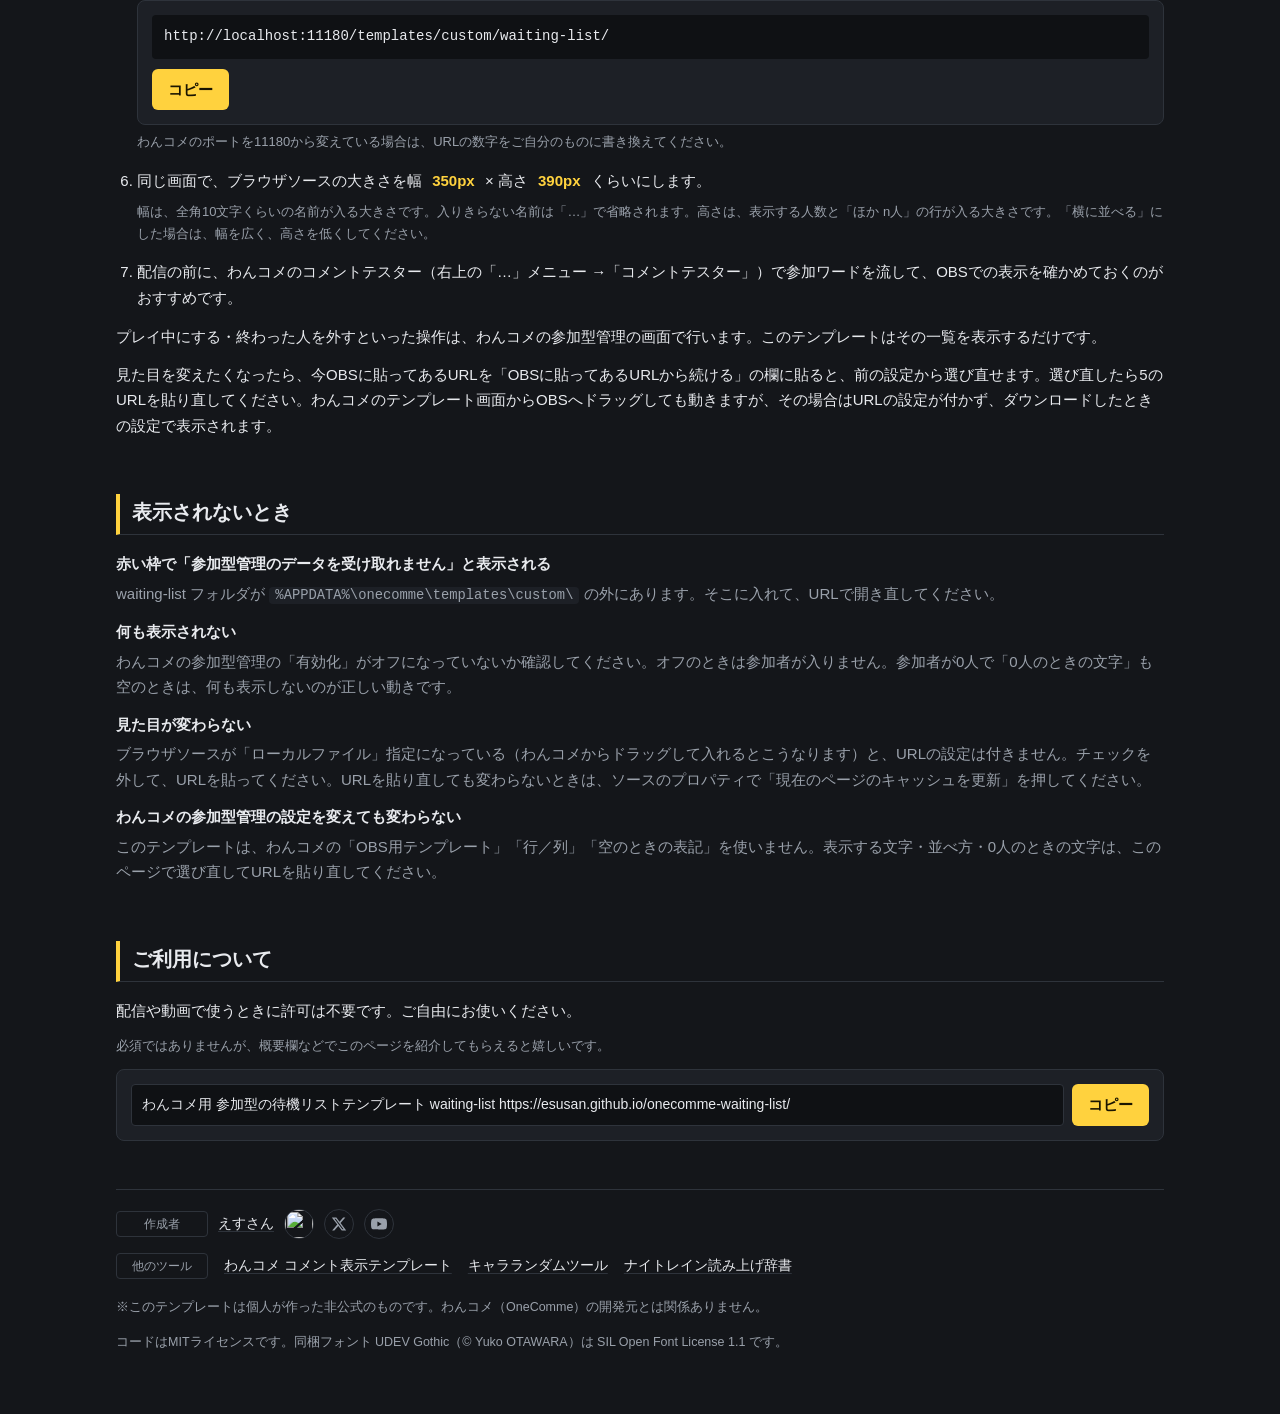
==== commit 0c7eb5cd: "他のツールのリンク名を一目で分かる名前に変更 Co-Authored-By: Claude Opus 5.5 <noreply@anthropic.com>" ====
--- a/index.html
+++ b/index.html
@@ -354,7 +354,7 @@
     </div>
     <div class="foot-links foot-more">
       <span class="foot-label">他のツール</span>
-      <a class="foot-name" href="https://esusan.github.io/onecomme-side-comment/">side-comment</a>
+      <a class="foot-name" href="https://esusan.github.io/onecomme-side-comment/">わんコメ コメント表示テンプレート</a>
       <a class="foot-name" href="https://esusan.github.io/nightreign-picker/">キャラランダムツール</a>
       <a class="foot-name" href="https://esusan.github.io/nightreign-dict/">ナイトレイン読み上げ辞書</a>
     </div>
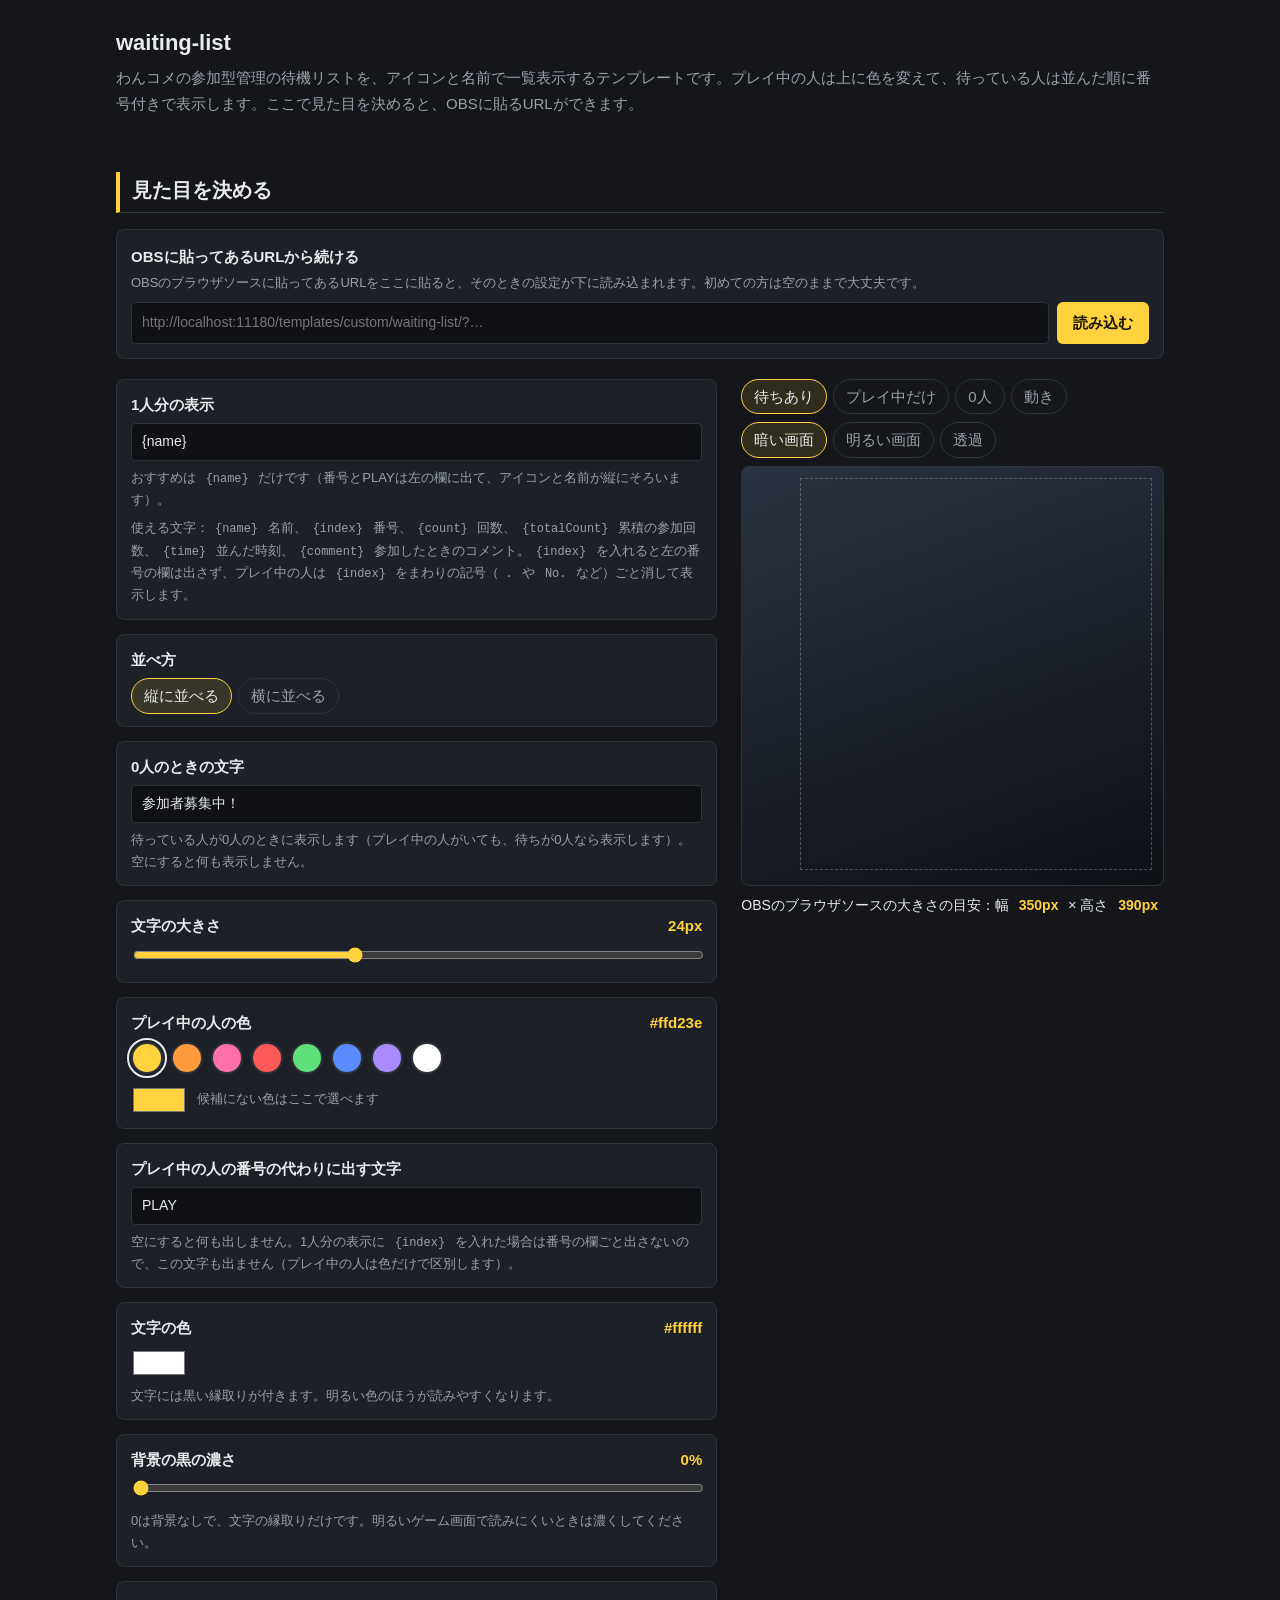
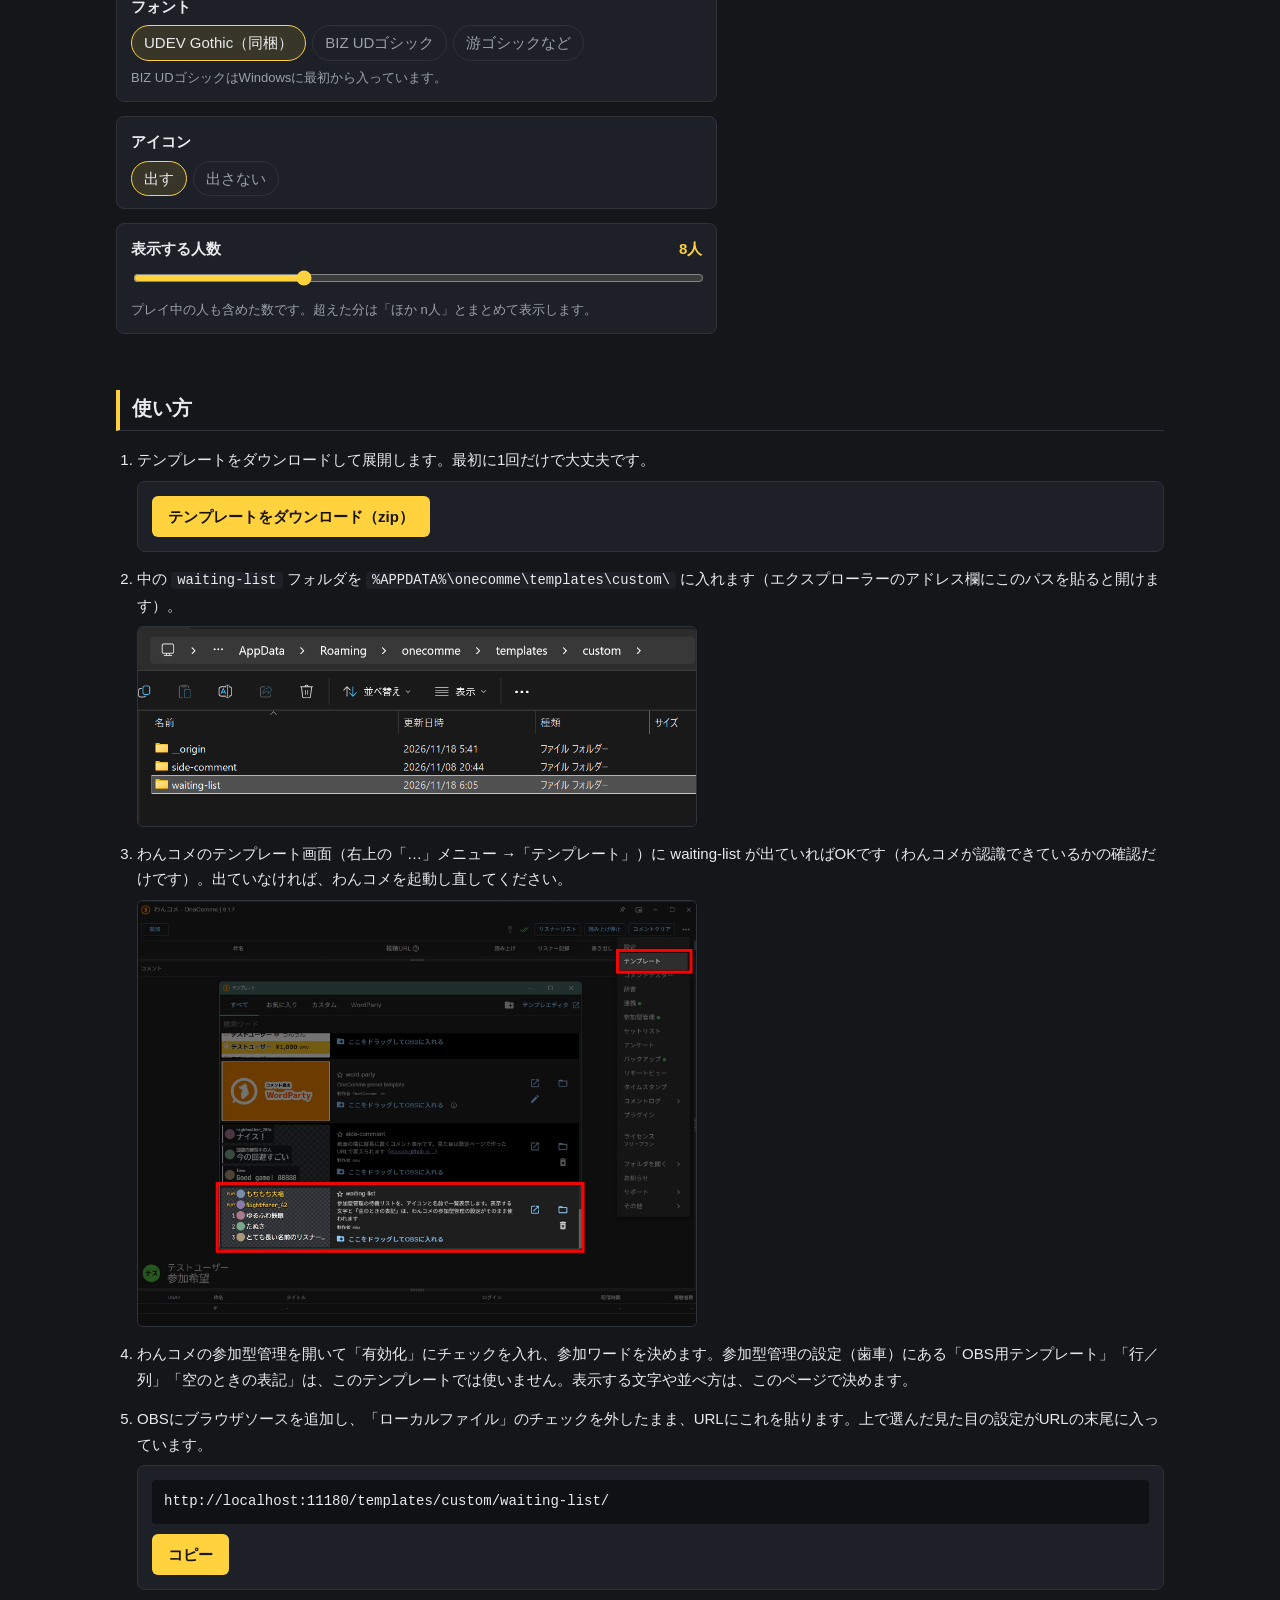
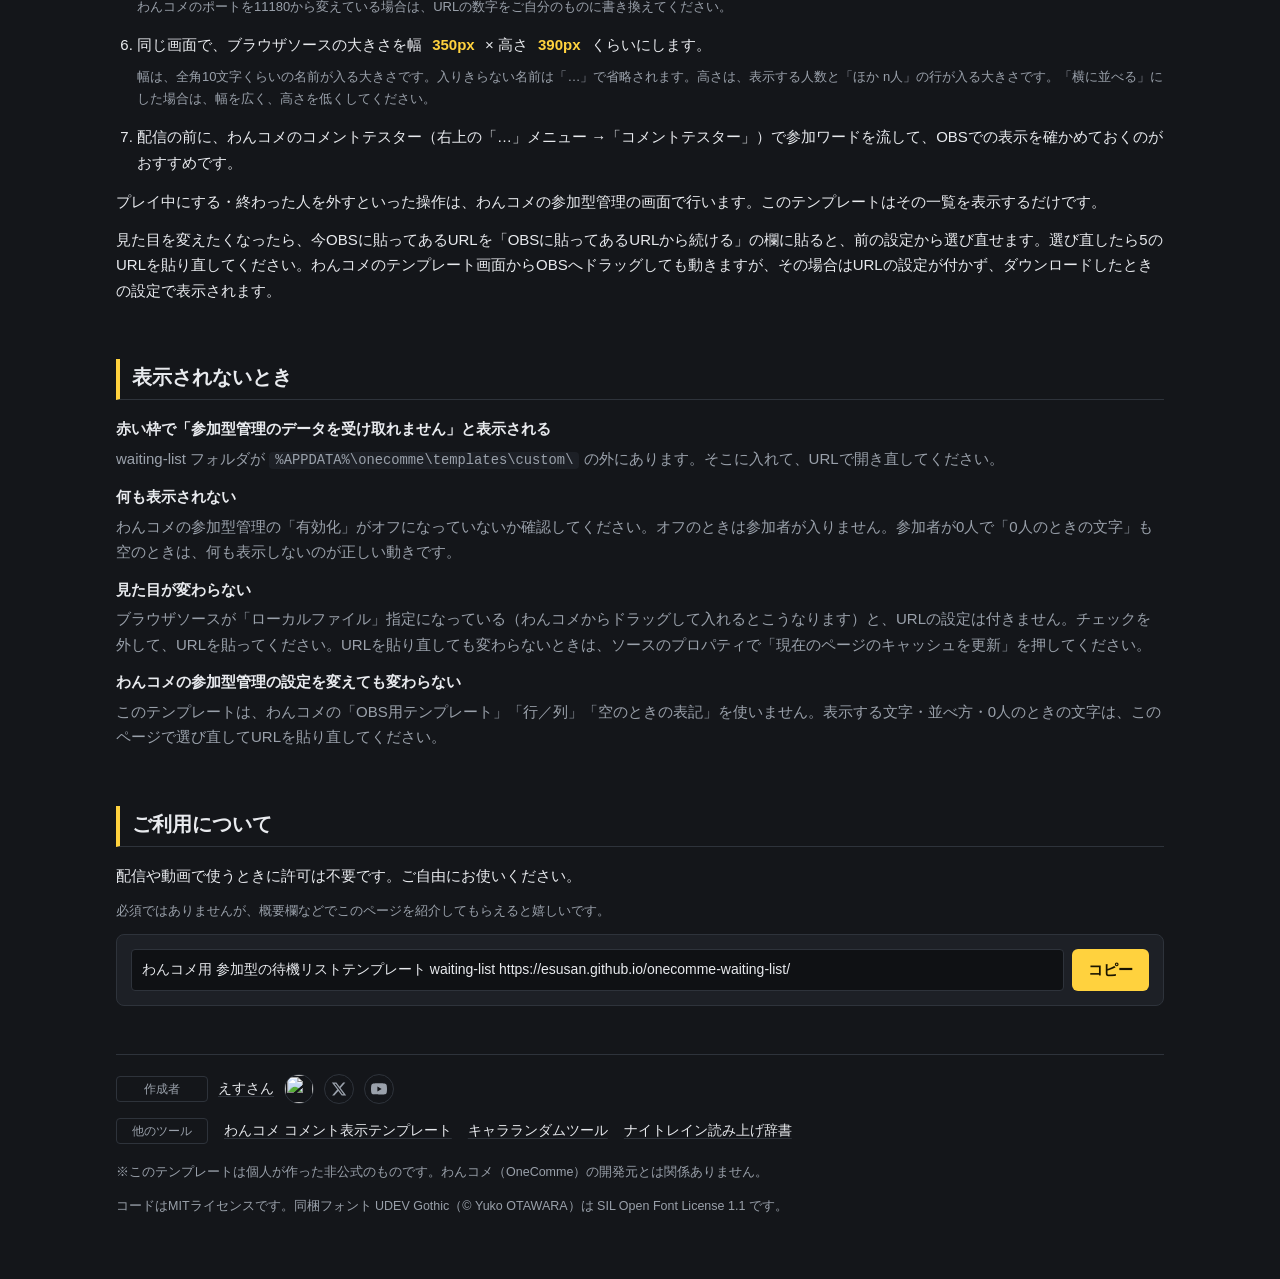
==== commit 35be0728: "0人のときの既定文字を参加者募集中！に、寄せる側の設定を廃止して右に固定、名前の影の欠けを修正 Co-Authored-By: Claude Opus 5.5 <noreply@anthropic.c" ====
--- a/index.html
+++ b/index.html
@@ -79,7 +79,6 @@
     justify-content: flex-end;
     padding: 12px;
   }
-  .stage.left { justify-content: flex-start; }
   .stage.dark { background: linear-gradient(160deg, #2b3340, #0d1015); }
   .stage.bright { background: linear-gradient(160deg, #f4f7fb, #c9d4e0); }
   .stage.check { background: repeating-conic-gradient(#3a3d42 0 25%, #2a2c30 0 50%) 0 0 / 20px 20px; }
@@ -212,20 +211,12 @@
       </div>
       <div class="field">
         <label for="empty">0人のときの文字</label>
-        <input type="text" class="text" id="empty" value="参加受付中！" maxlength="40" spellcheck="false" autocomplete="off">
+        <input type="text" class="text" id="empty" value="参加者募集中！" maxlength="40" spellcheck="false" autocomplete="off">
         <p class="hint">待っている人が0人のときに表示します（プレイ中の人がいても、待ちが0人なら表示します）。空にすると何も表示しません。</p>
       </div>
       <div class="field">
         <label for="size">文字の大きさ <span class="value" id="size-v"></span></label>
         <input type="range" id="size" min="14" max="40" step="1" value="24">
-      </div>
-      <div class="field">
-        <div class="label">寄せる側</div>
-        <div class="choices">
-          <label><input type="radio" name="side" value="right" checked><span>右端</span></label>
-          <label><input type="radio" name="side" value="left"><span>左端</span></label>
-        </div>
-        <p class="hint">新しく並んだ人が出てくる向きと、「ほか n人」・0人のときの文字を置く側が変わります。</p>
       </div>
       <div class="field">
         <div class="label">プレイ中の人の色 <span class="value" id="play-v"></span></div>
@@ -365,7 +356,7 @@
 
 <script src="https://cdnjs.cloudflare.com/ajax/libs/jszip/3.10.1/jszip.min.js"></script>
 <script>
-  const DEFAULTS = { text: '{name}', layout: 'row', empty: '参加受付中！', size: 24, side: 'right', play: 'ffd23e', playlabel: 'PLAY', color: 'ffffff', bg: 0, font: 'udev', icon: '1', max: 8 }
+  const DEFAULTS = { text: '{name}', layout: 'row', empty: '参加者募集中！', size: 24, play: 'ffd23e', playlabel: 'PLAY', color: 'ffffff', bg: 0, font: 'udev', icon: '1', max: 8 }
   // 文字を入力する項目（空も値として扱う。text だけは空なら既定に戻す）
   const TEXT_FIELDS = ['text', 'empty', 'playlabel']
   const $ = (id) => document.getElementById(id)
@@ -378,7 +369,6 @@
       layout: radio('layout'),
       empty: $('empty').value,
       size: Number($('size').value),
-      side: radio('side'),
       play: hex('play'),
       playlabel: $('playlabel').value,
       color: hex('color'),
@@ -446,7 +436,6 @@
       // 列のときはステージの幅いっぱいで見せる
       frame.style.width = column ? '100%' : w + 'px'
       frame.style.height = Math.min(h, stage.clientHeight - 24) + 'px'
-      stage.classList.toggle('left', s.side === 'left')
       // プレビューは全部の設定を付けて開く（テンプレート側の既定値やキャッシュに左右されないように）
       const all = new URLSearchParams({ demo: radio('stagestate') })
       for (const k of Object.keys(DEFAULTS)) all.set(k, s[k])
@@ -459,7 +448,7 @@
   document.querySelectorAll('#form input').forEach((el) => el.addEventListener('input', update))
   document.querySelectorAll('input[name="stagestate"]').forEach((el) => el.addEventListener('change', update))
   document.querySelectorAll('input[name="stagebg"]').forEach((el) =>
-    el.addEventListener('change', () => { $('stage').className = 'stage ' + el.value + (radio('side') === 'left' ? ' left' : '') })
+    el.addEventListener('change', () => { $('stage').className = 'stage ' + el.value })
   )
   // プレイ中の人の色の候補
   const SWATCHES = [
@@ -534,7 +523,7 @@
 
   // OBSに貼ってあるURL（またはこのページに ?size=… を付けたURL）から設定をフォームに戻す
   // 項目を足したら LABELS にも足す
-  const LABELS = { text: '1人分の表示', layout: '並べ方', empty: '0人のときの文字', size: '文字の大きさ', side: '寄せる側', play: 'プレイ中の人の色', playlabel: 'プレイ中の人の文字', color: '文字の色', bg: '背景の黒の濃さ', font: 'フォント', icon: 'アイコン', max: '表示する人数' }
+  const LABELS = { text: '1人分の表示', layout: '並べ方', empty: '0人のときの文字', size: '文字の大きさ', play: 'プレイ中の人の色', playlabel: 'プレイ中の人の文字', color: '文字の色', bg: '背景の黒の濃さ', font: 'フォント', icon: 'アイコン', max: '表示する人数' }
   const COLORS = { play: 'プレイ中の人の色', color: '文字の色' }
   function applyParams(p) {
     const notes = []
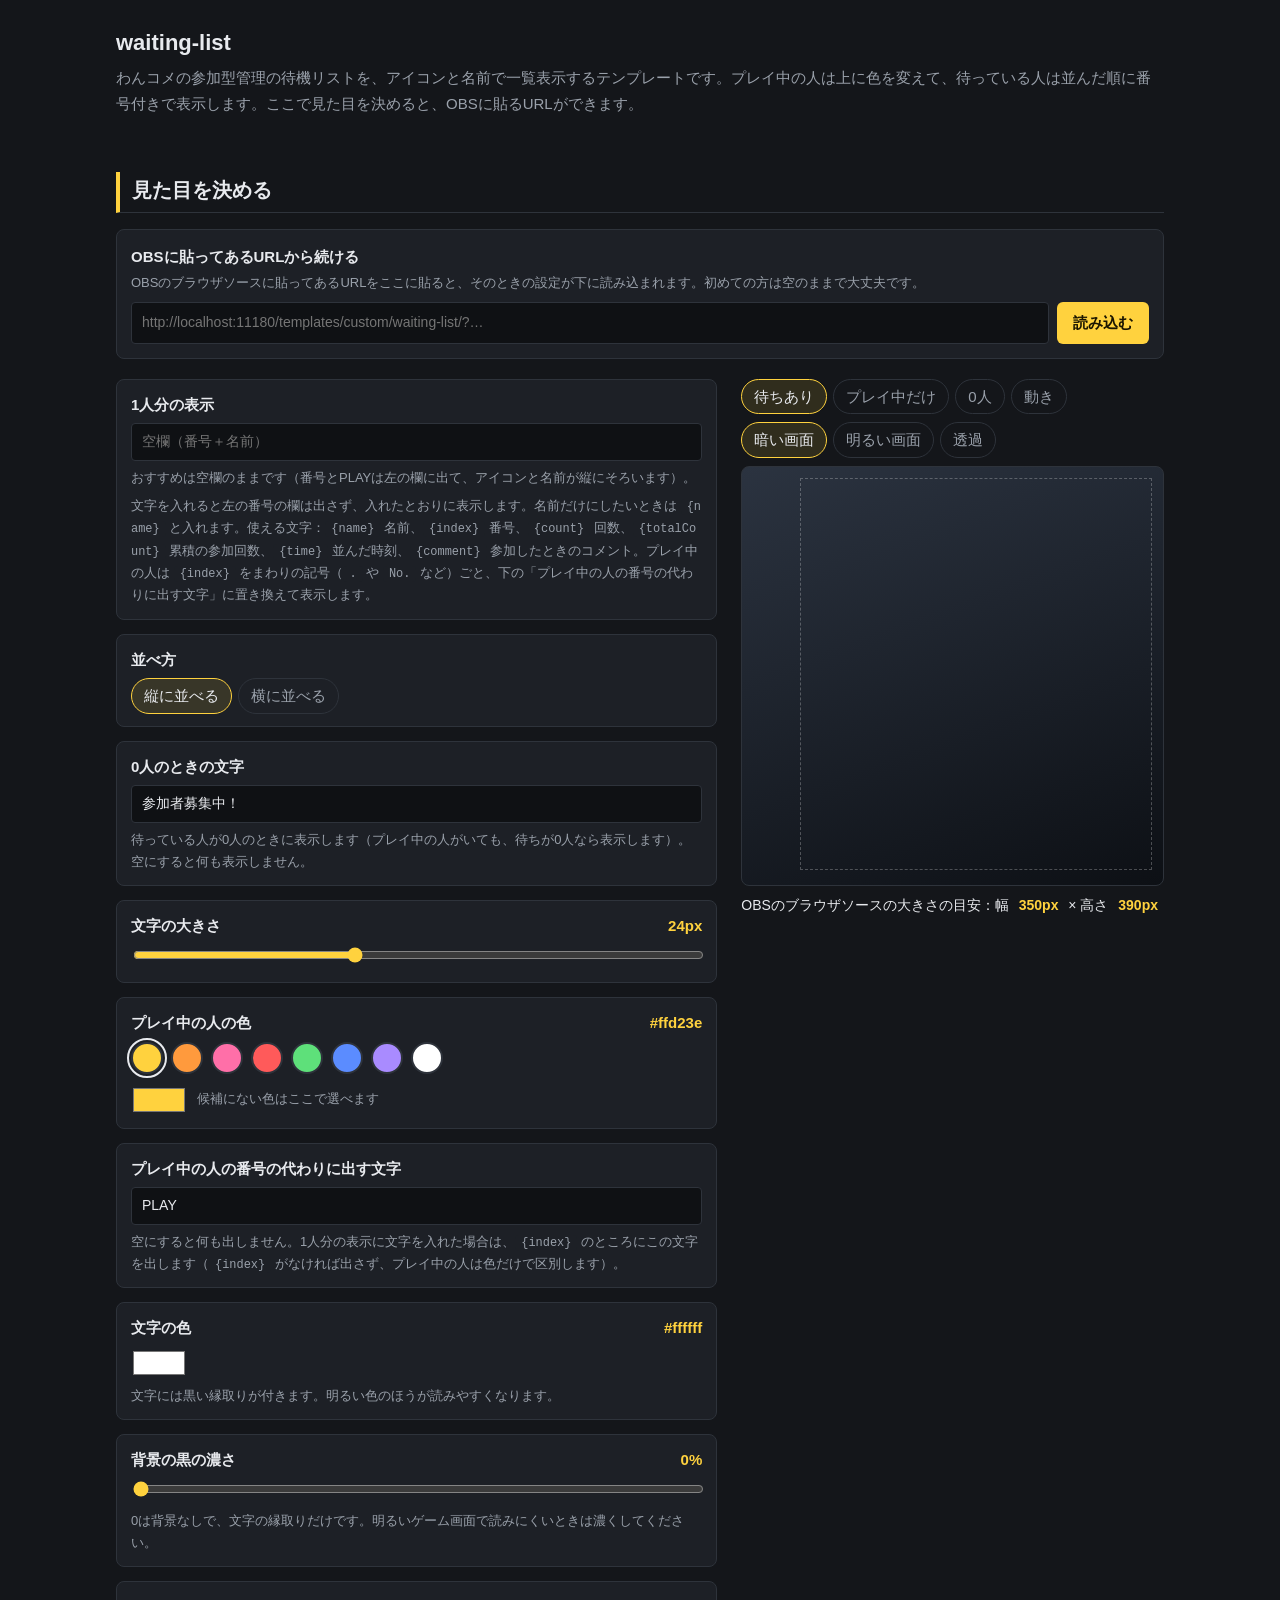
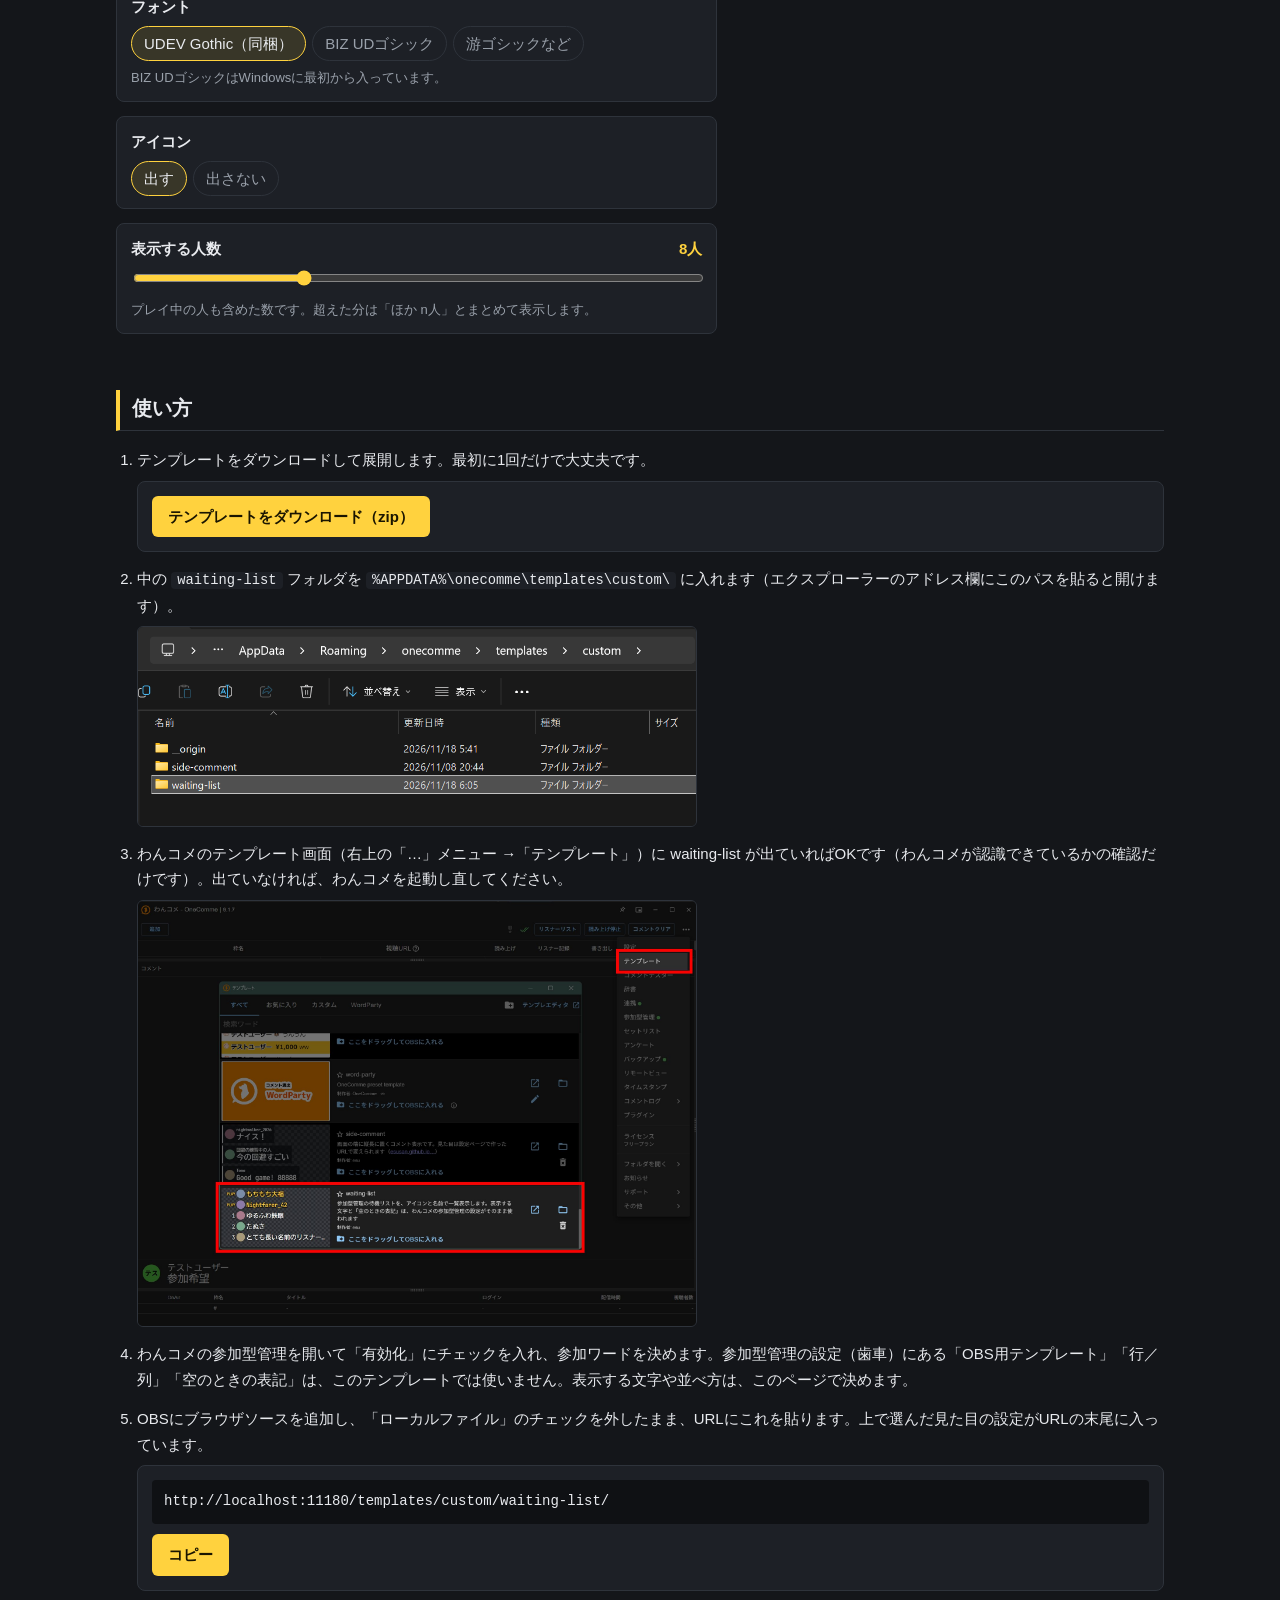
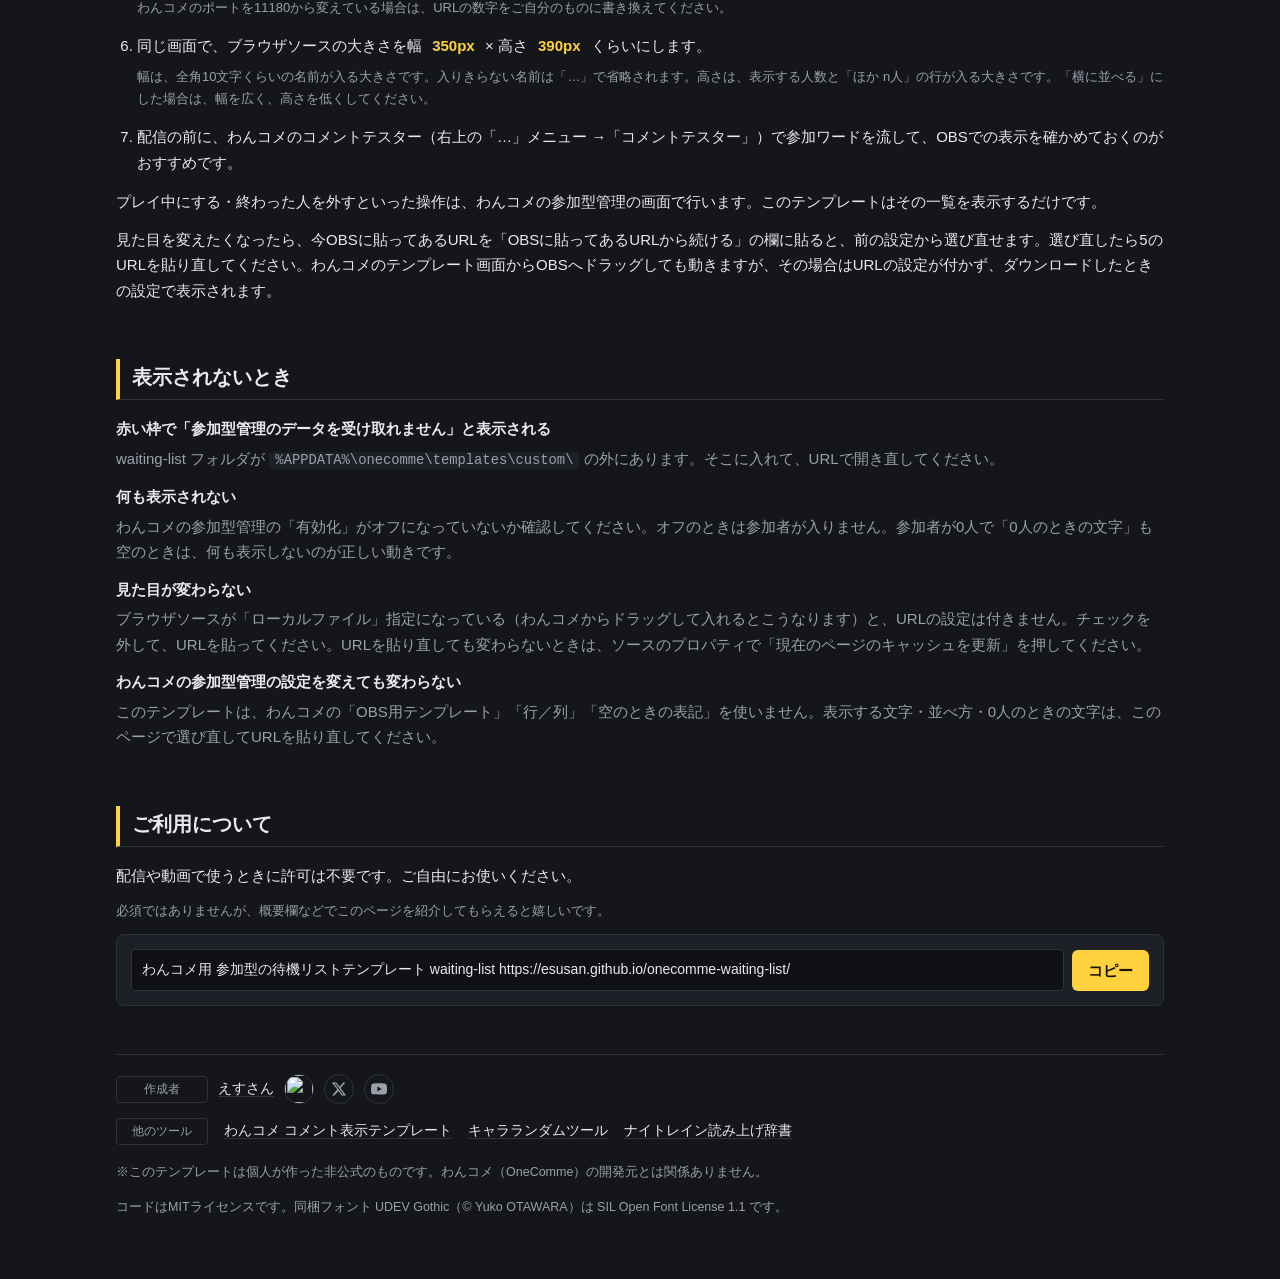
==== commit 5c3043c0: "1人分の表示は空欄を既定にし、文字を入れたら番号の欄を出さない。{index}はプレイ中の人だけPLAYの文字に置き換える Co-Authored-By: Claude Opus 5.5 <norep" ====
--- a/index.html
+++ b/index.html
@@ -198,9 +198,9 @@
     <form class="form" id="form" onsubmit="return false">
       <div class="field">
         <label for="text">1人分の表示</label>
-        <input type="text" class="text" id="text" value="{name}" spellcheck="false" autocomplete="off">
-        <p class="hint">おすすめは <code>{name}</code> だけです（番号とPLAYは左の欄に出て、アイコンと名前が縦にそろいます）。</p>
-        <p class="hint">使える文字：<code>{name}</code> 名前、<code>{index}</code> 番号、<code>{count}</code> 回数、<code>{totalCount}</code> 累積の参加回数、<code>{time}</code> 並んだ時刻、<code>{comment}</code> 参加したときのコメント。<code>{index}</code> を入れると左の番号の欄は出さず、プレイ中の人は <code>{index}</code> をまわりの記号（<code>.</code> や <code>No.</code> など）ごと消して表示します。</p>
+        <input type="text" class="text" id="text" value="" placeholder="空欄（番号＋名前）" spellcheck="false" autocomplete="off">
+        <p class="hint">おすすめは空欄のままです（番号とPLAYは左の欄に出て、アイコンと名前が縦にそろいます）。</p>
+        <p class="hint">文字を入れると左の番号の欄は出さず、入れたとおりに表示します。名前だけにしたいときは <code>{name}</code> と入れます。使える文字：<code>{name}</code> 名前、<code>{index}</code> 番号、<code>{count}</code> 回数、<code>{totalCount}</code> 累積の参加回数、<code>{time}</code> 並んだ時刻、<code>{comment}</code> 参加したときのコメント。プレイ中の人は <code>{index}</code> をまわりの記号（<code>.</code> や <code>No.</code> など）ごと、下の「プレイ中の人の番号の代わりに出す文字」に置き換えて表示します。</p>
       </div>
       <div class="field">
         <div class="label">並べ方</div>
@@ -226,7 +226,7 @@
       <div class="field">
         <label for="playlabel">プレイ中の人の番号の代わりに出す文字</label>
         <input type="text" class="text" id="playlabel" value="PLAY" maxlength="8" spellcheck="false" autocomplete="off">
-        <p class="hint">空にすると何も出しません。1人分の表示に <code>{index}</code> を入れた場合は番号の欄ごと出さないので、この文字も出ません（プレイ中の人は色だけで区別します）。</p>
+        <p class="hint">空にすると何も出しません。1人分の表示に文字を入れた場合は、<code>{index}</code> のところにこの文字を出します（<code>{index}</code> がなければ出さず、プレイ中の人は色だけで区別します）。</p>
       </div>
       <div class="field">
         <div class="label">文字の色 <span class="value" id="color-v"></span></div>
@@ -356,8 +356,8 @@
 
 <script src="https://cdnjs.cloudflare.com/ajax/libs/jszip/3.10.1/jszip.min.js"></script>
 <script>
-  const DEFAULTS = { text: '{name}', layout: 'row', empty: '参加者募集中！', size: 24, play: 'ffd23e', playlabel: 'PLAY', color: 'ffffff', bg: 0, font: 'udev', icon: '1', max: 8 }
-  // 文字を入力する項目（空も値として扱う。text だけは空なら既定に戻す）
+  const DEFAULTS = { text: '', layout: 'row', empty: '参加者募集中！', size: 24, play: 'ffd23e', playlabel: 'PLAY', color: 'ffffff', bg: 0, font: 'udev', icon: '1', max: 8 }
+  // 文字を入力する項目（空も値として扱う。text は空が既定）
   const TEXT_FIELDS = ['text', 'empty', 'playlabel']
   const $ = (id) => document.getElementById(id)
   const radio = (name) => document.querySelector(`input[name="${name}"]:checked`).value
@@ -365,7 +365,7 @@
 
   function read() {
     return {
-      text: $('text').value.trim() || DEFAULTS.text,
+      text: $('text').value.trim(),
       layout: radio('layout'),
       empty: $('empty').value,
       size: Number($('size').value),
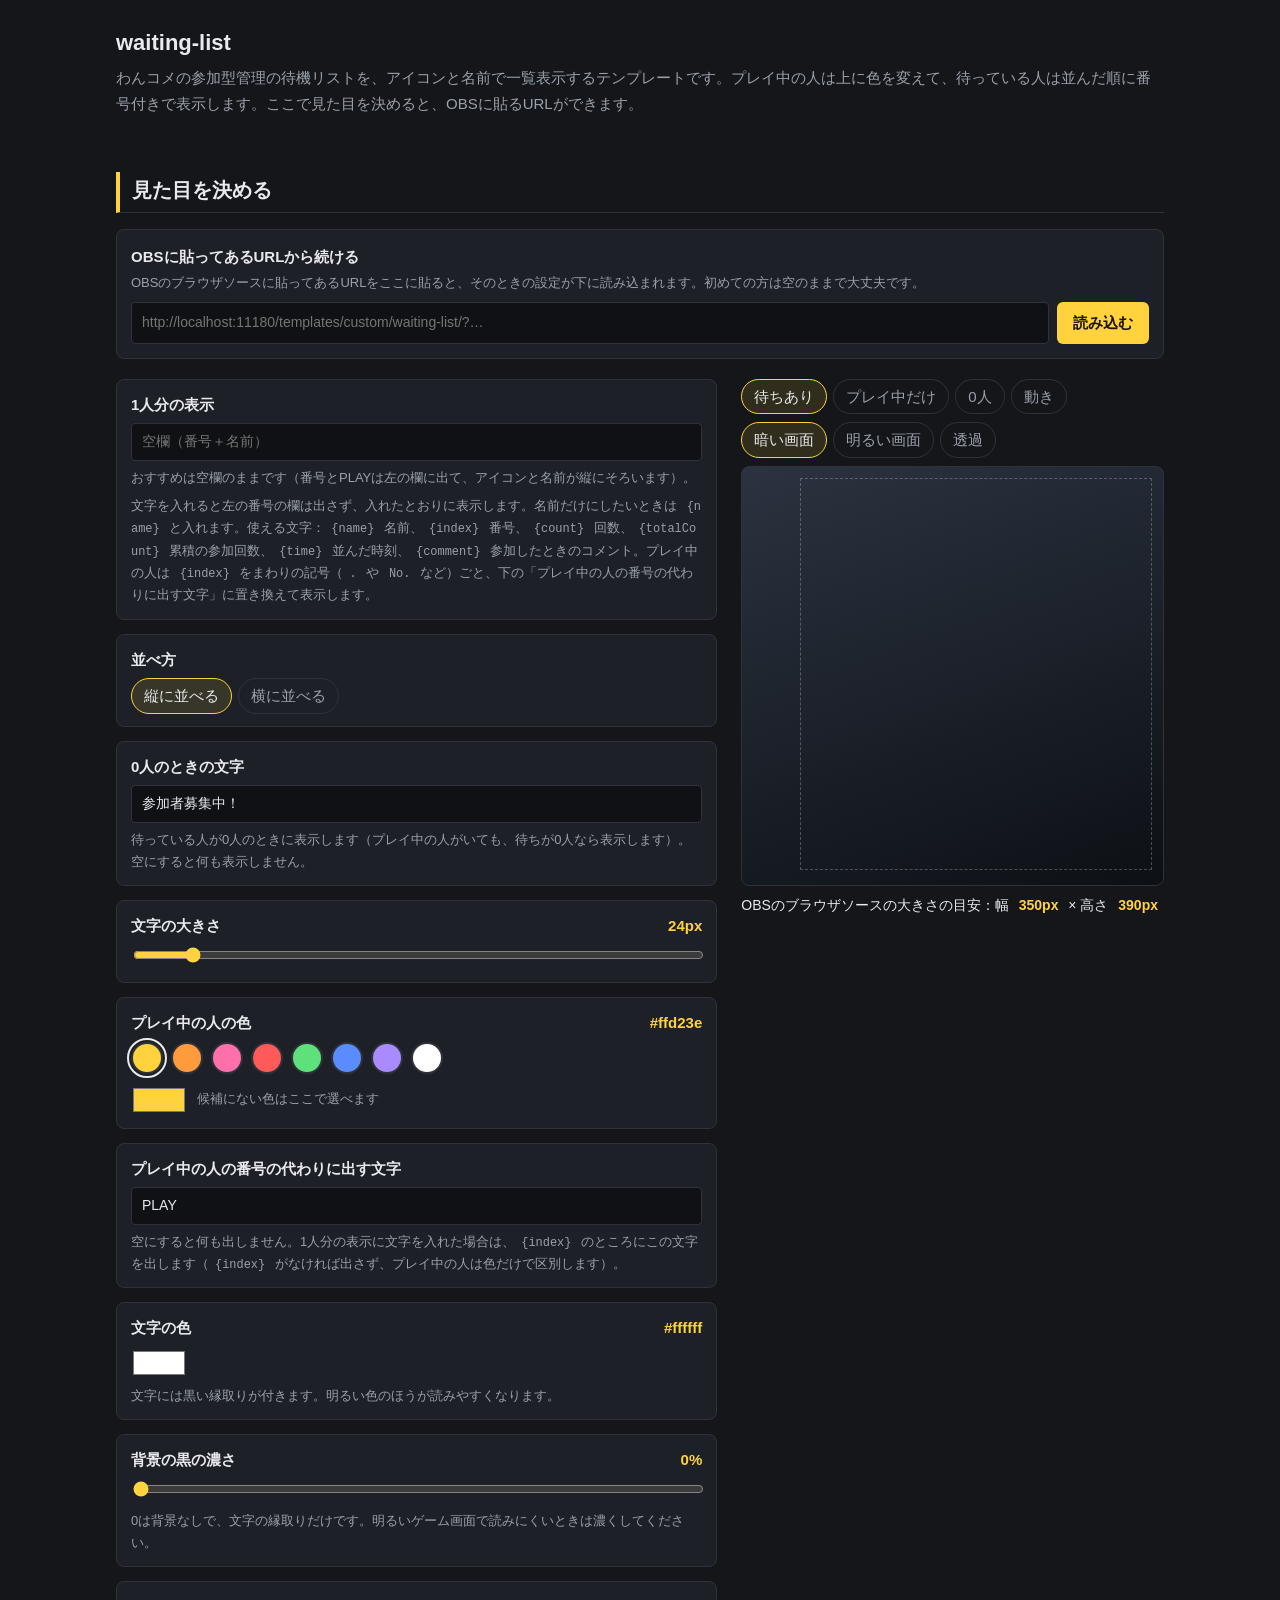
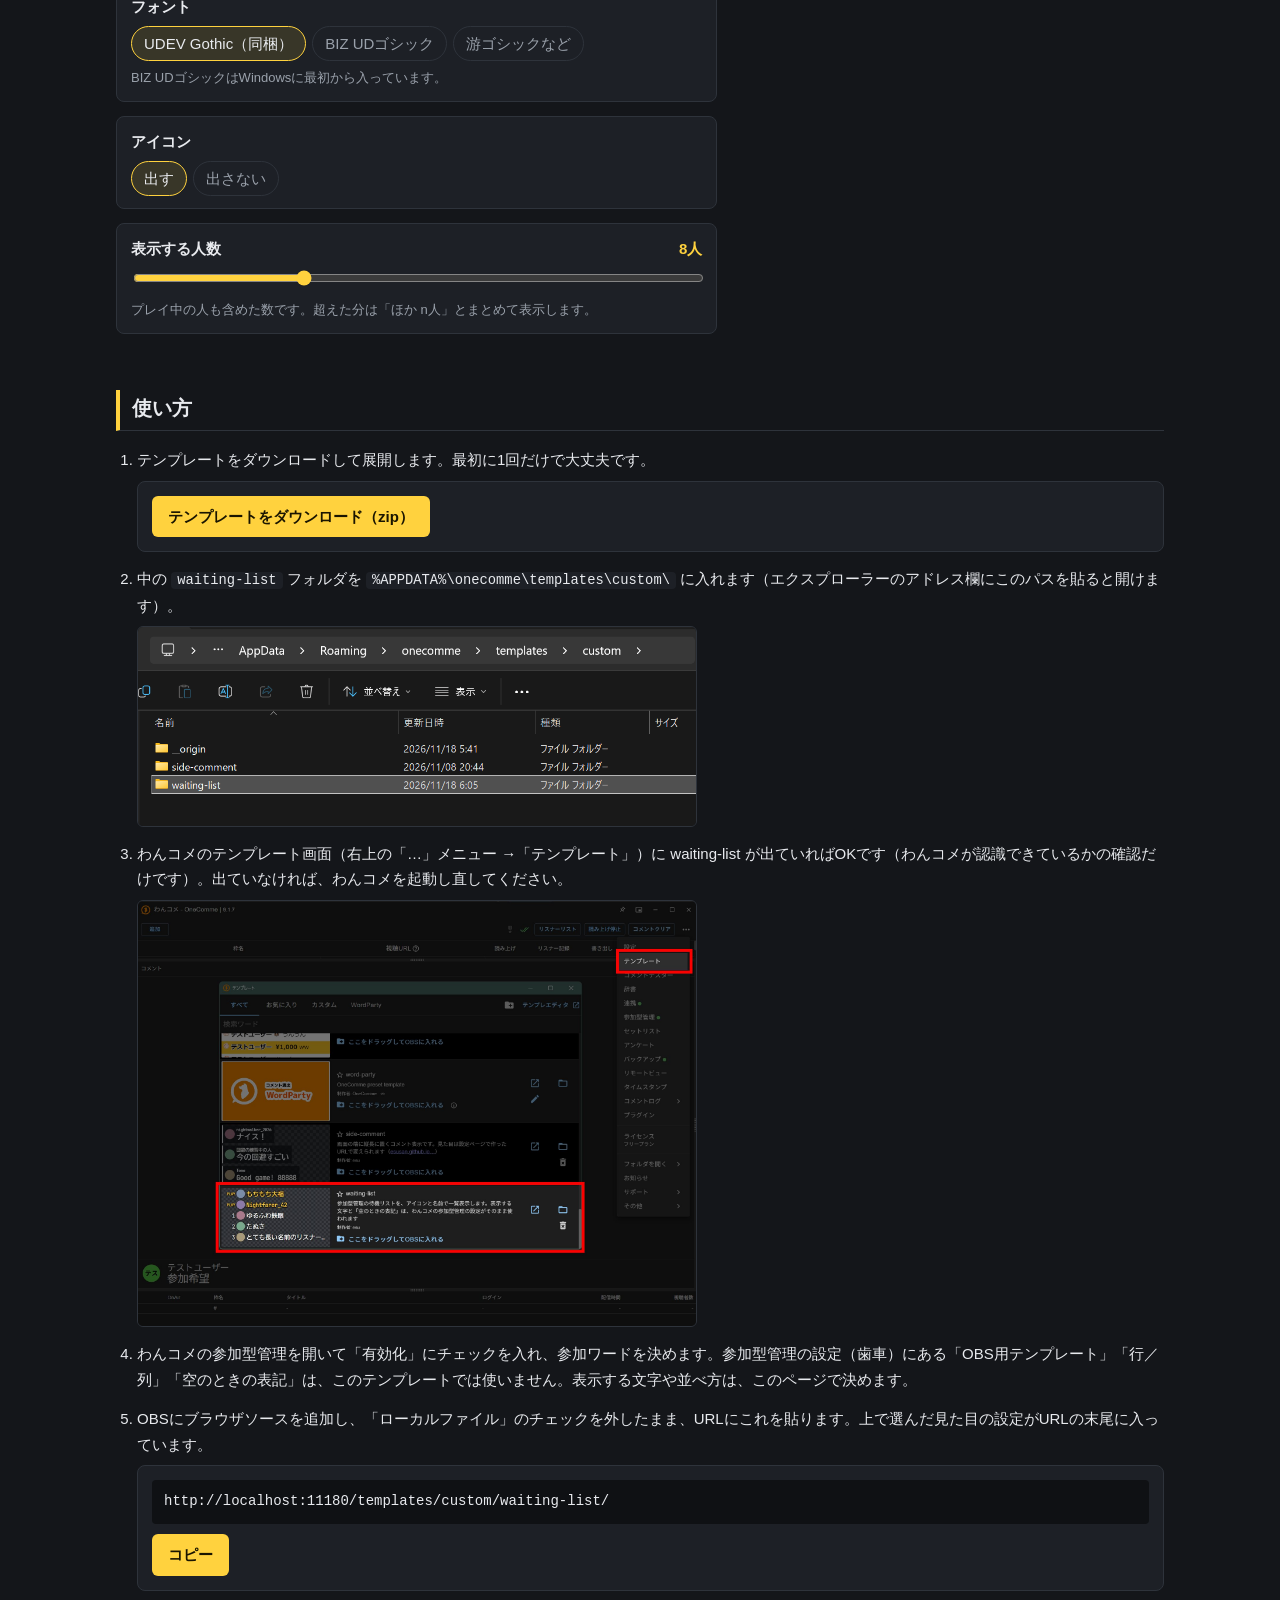
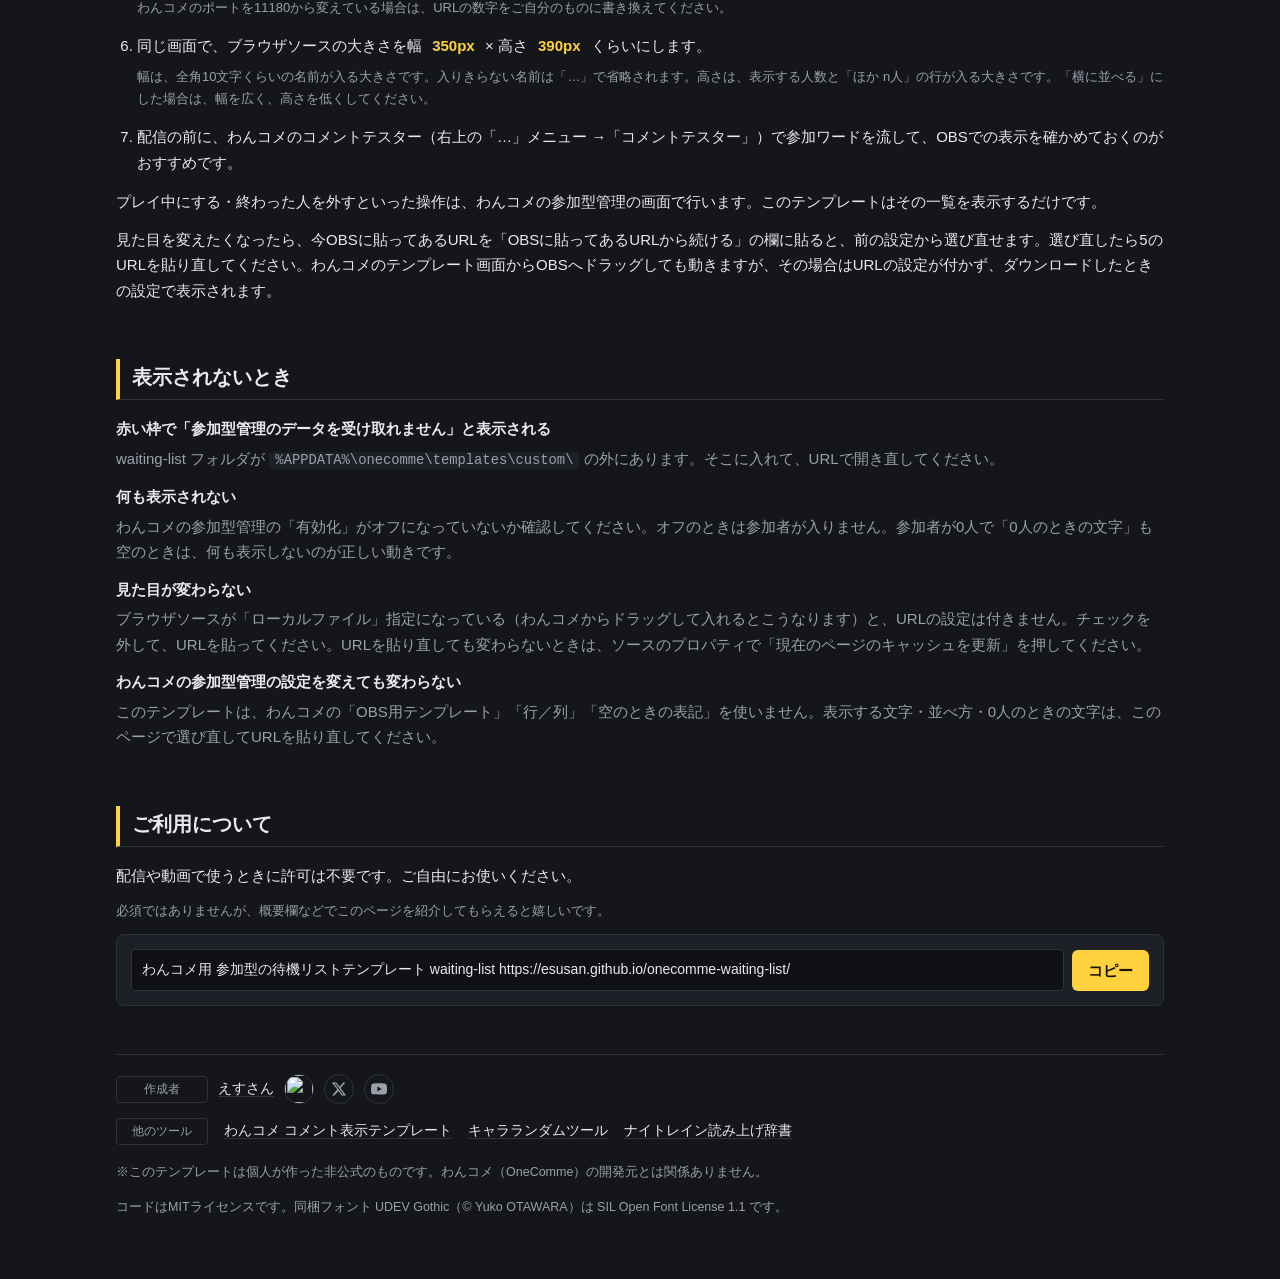
==== commit 71808c49: "文字の大きさを120pxまで選べるようにする 大きい文字ではプレビューを縮小表示して設定欄を押しつぶさないようにする  Co-Authored-By: Claude Opus 5.5 <noreply" ====
--- a/index.html
+++ b/index.html
@@ -8,10 +8,12 @@
 <meta name="description" content="わんコメ用の参加型待機リストテンプレート waiting-list の見た目を決めて、OBSに貼るURLを作るページ">
 <!-- リンクカード用 -->
 <meta property="og:type" content="website">
-<meta property="og:title" content="waiting-list｜わんコメ用 参加型の待機リストテンプレート">
+<meta property="og:title" content="わんコメ 参加型表示テンプレート｜waiting-list">
 <meta property="og:description" content="わんコメの参加型管理の待機リストを、アイコンと名前で一覧表示します。見た目を選んでOBSに貼るURLを作れます。">
 <meta property="og:url" content="https://esusan.github.io/onecomme-waiting-list/">
-<meta name="twitter:card" content="summary">
+<meta property="og:image" content="https://esusan.github.io/onecomme-waiting-list/img/ogp.png">
+<meta name="twitter:card" content="summary_large_image">
+<meta name="twitter:image" content="https://esusan.github.io/onecomme-waiting-list/img/ogp.png">
 <style>
   :root {
     --bg: #14161a;
@@ -216,7 +218,7 @@
       </div>
       <div class="field">
         <label for="size">文字の大きさ <span class="value" id="size-v"></span></label>
-        <input type="range" id="size" min="14" max="40" step="1" value="24">
+        <input type="range" id="size" min="14" max="120" step="1" value="24">
       </div>
       <div class="field">
         <div class="label">プレイ中の人の色 <span class="value" id="play-v"></span></div>
@@ -434,8 +436,13 @@
       const frame = $('preview')
       const stage = $('stage')
       // 列のときはステージの幅いっぱいで見せる
+      // 文字が大きくて幅が広いときは、設定欄を押しつぶさないよう縮小して見せる
+      const limit = matchMedia('(max-width: 760px)').matches ? stage.clientWidth - 24 : 520
+      const z = column ? 1 : Math.min(1, limit / w)
+      frame.style.zoom = z
+      frame.style.maxWidth = z < 1 ? 'none' : ''
       frame.style.width = column ? '100%' : w + 'px'
-      frame.style.height = Math.min(h, stage.clientHeight - 24) + 'px'
+      frame.style.height = Math.min(h, (stage.clientHeight - 24) / z) + 'px'
       // プレビューは全部の設定を付けて開く（テンプレート側の既定値やキャッシュに左右されないように）
       const all = new URLSearchParams({ demo: radio('stagestate') })
       for (const k of Object.keys(DEFAULTS)) all.set(k, s[k])
